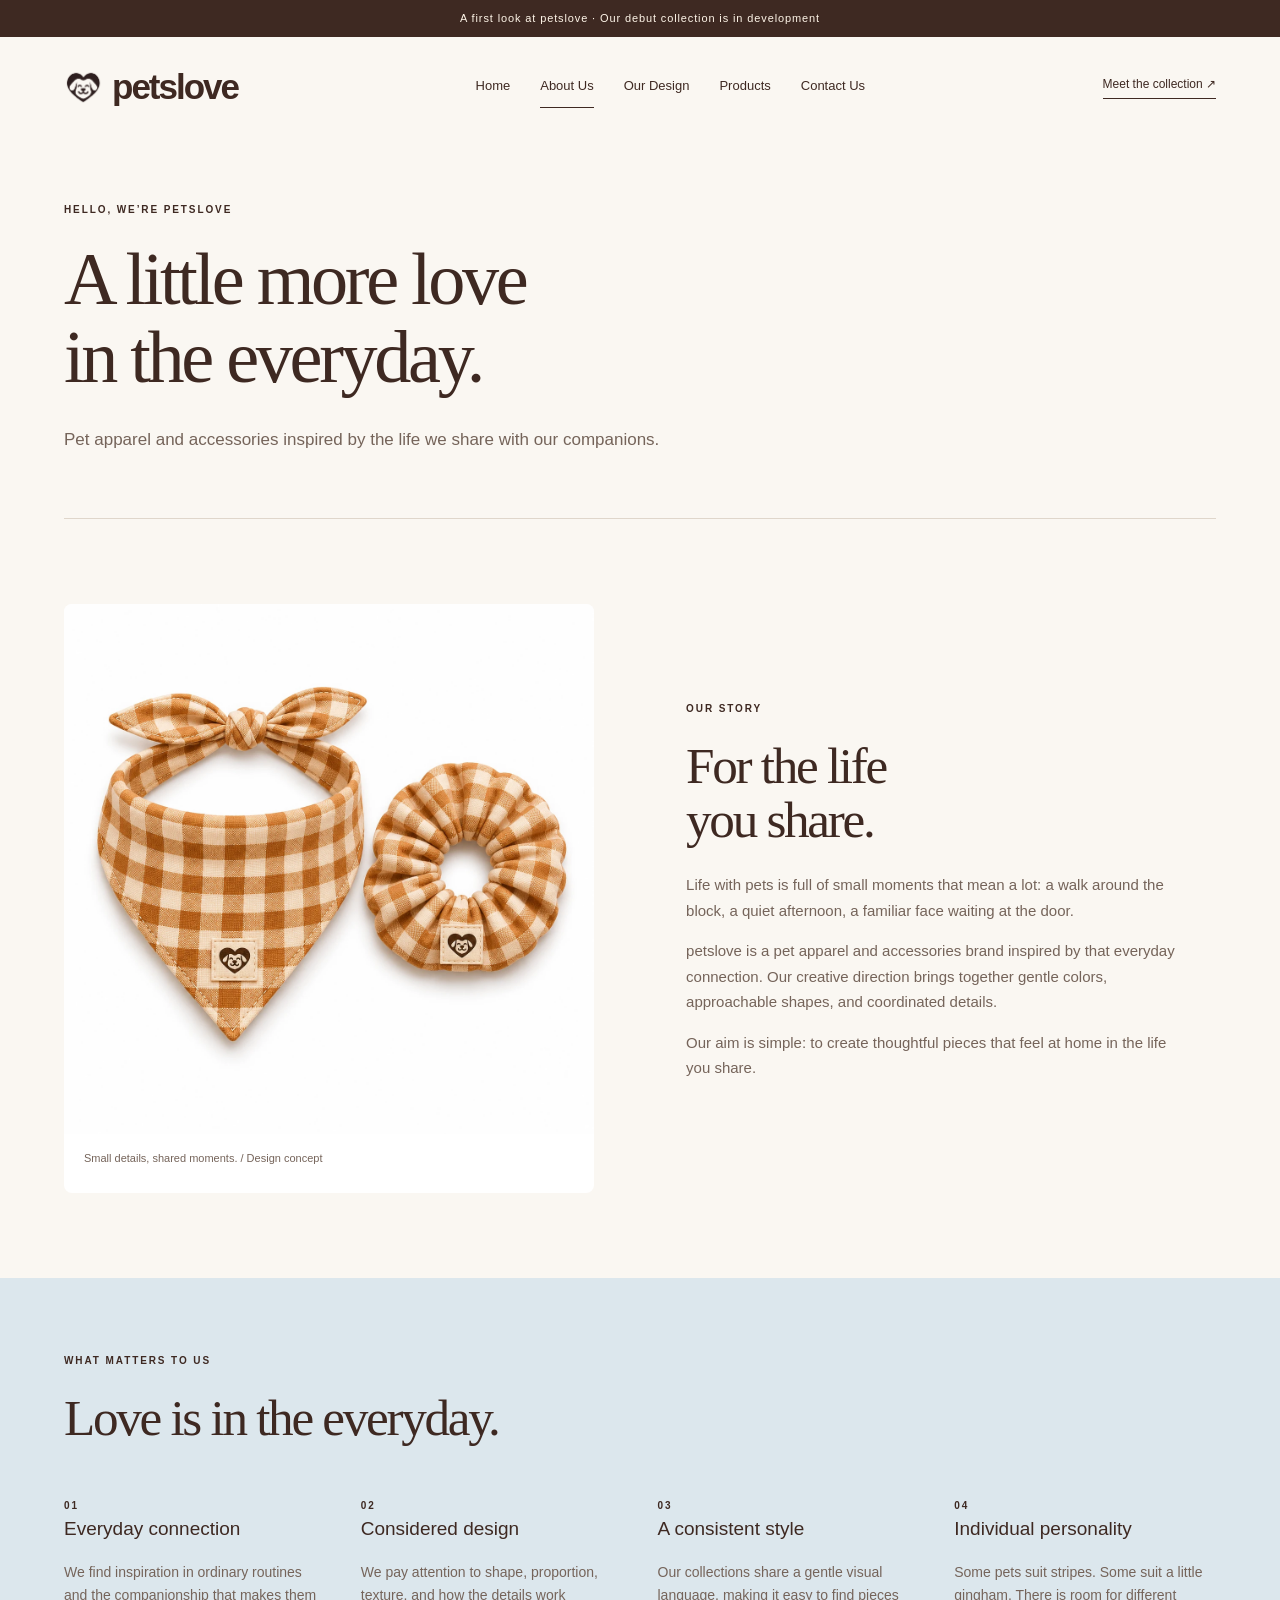
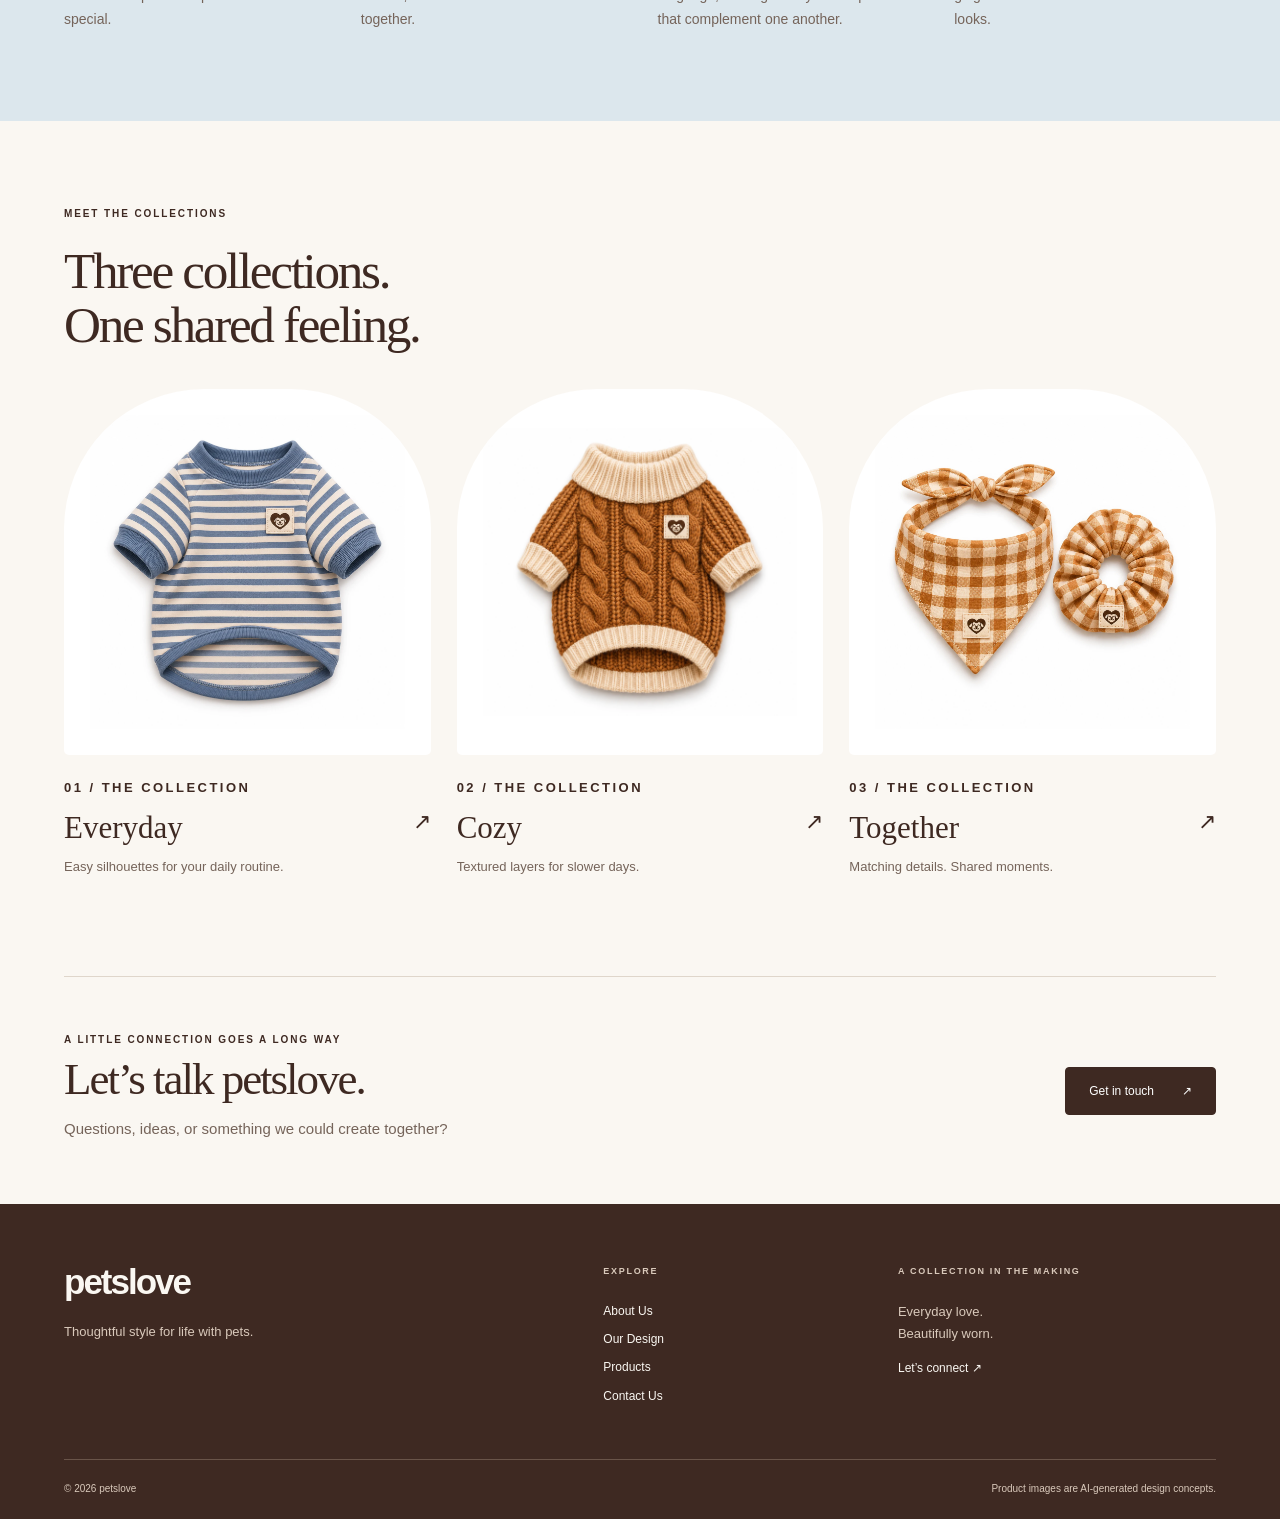
==== about-us.html @ 74f9e0b1 "Refine mobile typography and responsive text hierarchy" ====
<!doctype html><html lang="en"><head><meta charset="utf-8"><meta name="viewport" content="width=device-width,initial-scale=1"><title>About Us | petslove</title><meta name="description" content="Discover petslove: thoughtfully designed pet apparel and coordinated accessories. Explore Everyday, Cozy and Together."><link rel="icon" href="assets/00-logo.webp"><link rel="stylesheet" href="assets/style.css"><script src="assets/app.js" defer></script></head><body><a class="skip" href="#main">Skip to content</a><div class="announcement">A first look at petslove · Our debut collection is in development</div><header class="site-header wrap"><a class="brand" href="index.html"><img class="" src="assets/00-logo.webp" alt="" loading="eager" decoding="async">petslove</a><button class="menu-toggle" aria-expanded="false" aria-controls="site-nav">Menu <span>☰</span></button><nav id="site-nav" aria-label="Main navigation"><a href="index.html" >Home</a><a href="about-us.html" aria-current="page">About Us</a><a href="our-design.html" >Our Design</a><a href="products.html" >Products</a><a href="contact-us.html" >Contact Us</a></nav><a class="header-link" href="products.html">Meet the collection ↗</a></header><main id="main"><section class="intro wrap"><p class="eyebrow">HELLO, WE’RE PETSLOVE</p><h1>A little more love<br> in the everyday.</h1><p class="lead">Pet apparel and accessories inspired by the life we share with our companions.</p></section><section class="wrap split section"><div class="editorial-panel"><img class="" src="assets/together-07-gingham-duo.webp" alt="Coordinating gingham accessories" loading="lazy" decoding="async"><p class="caption">Small details, shared moments. / Design concept</p></div><div class="copy"><p class="eyebrow">OUR STORY</p><h2>For the life<br> you share.</h2><p>Life with pets is full of small moments that mean a lot: a walk around the block, a quiet afternoon, a familiar face waiting at the door.</p><p>petslove is a pet apparel and accessories brand inspired by that everyday connection. Our creative direction brings together gentle colors, approachable shapes, and coordinated details.</p><p>Our aim is simple: to create thoughtful pieces that feel at home in the life you share.</p></div></section><section class="blue-section"><div class="wrap"><p class="eyebrow">WHAT MATTERS TO US</p><h2>Love is in the everyday.</h2><div class="values"><article><span class="eyebrow">01</span><h3>Everyday connection</h3><p>We find inspiration in ordinary routines and the companionship that makes them special.</p></article><article><span class="eyebrow">02</span><h3>Considered design</h3><p>We pay attention to shape, proportion, texture, and how the details work together.</p></article><article><span class="eyebrow">03</span><h3>A consistent style</h3><p>Our collections share a gentle visual language, making it easy to find pieces that complement one another.</p></article><article><span class="eyebrow">04</span><h3>Individual personality</h3><p>Some pets suit stripes. Some suit a little gingham. There is room for different looks.</p></article></div></div></section><section class="wrap section"><p class="eyebrow">MEET THE COLLECTIONS</p><h2>Three collections.<br> One shared feeling.</h2><div class="collection-grid"><a class="collection everyday" href="products.html?collection=everyday"><div><img class="" src="assets/everyday-02-stripe-tee.webp" alt="Everyday collection" loading="lazy" decoding="async"></div><p class="eyebrow">01 / THE COLLECTION</p><h3>Everyday <span>↗</span></h3><p>Easy silhouettes for your daily routine.</p></a><a class="collection cozy" href="products.html?collection=cozy"><div><img class="" src="assets/cozy-05-knit-sweater.webp" alt="Cozy collection" loading="lazy" decoding="async"></div><p class="eyebrow">02 / THE COLLECTION</p><h3>Cozy <span>↗</span></h3><p>Textured layers for slower days.</p></a><a class="collection together" href="products.html?collection=together"><div><img class="" src="assets/together-07-gingham-duo.webp" alt="Together collection" loading="lazy" decoding="async"></div><p class="eyebrow">03 / THE COLLECTION</p><h3>Together <span>↗</span></h3><p>Matching details. Shared moments.</p></a></div></section><section class="cta wrap"><div><p class="eyebrow">A LITTLE CONNECTION GOES A LONG WAY</p><h2>Let’s talk petslove.</h2><p>Questions, ideas, or something we could create together?</p></div><a class="button " href="contact-us.html">Get in touch <span aria-hidden="true">↗</span></a></section></main><footer class="site-footer"><div class="wrap footer-grid"><div><a class="brand" href="index.html">petslove</a><p>Thoughtful style for life with pets.</p></div><div><p class="eyebrow">EXPLORE</p><a href="about-us.html">About Us</a><a href="our-design.html">Our Design</a><a href="products.html">Products</a><a href="contact-us.html">Contact Us</a></div><div><p class="eyebrow">A COLLECTION IN THE MAKING</p><p>Everyday love.<br>Beautifully worn.</p><a href="contact-us.html">Let’s connect ↗</a></div></div><div class="wrap footer-bottom"><span>© 2026 petslove</span><span>Product images are AI-generated design concepts.</span></div></footer></body></html>
---- assets/style.css ----
@charset "UTF-8";
:root{--cream:#faf7f2;--ink:#3e2922;--muted:#75645a;--blue:#dce7ed;--line:#dfd6cb;--caramel:#b87945}*{box-sizing:border-box}html{scroll-behavior:smooth}body{margin:0;background:var(--cream);color:var(--ink);font-family:Arial,Helvetica,sans-serif;font-size:15px;line-height:1.7}a{color:inherit;text-decoration:none}button,input,textarea,select{font:inherit}button,a,input,textarea,select{touch-action:manipulation}img{max-width:100%;height:auto;display:block}button{cursor:pointer}h1,h2,h3,p{margin-top:0}h1,h2{font-family:Georgia,'Times New Roman',serif;font-weight:400;letter-spacing:-.045em;line-height:1.06}h1{font-size:clamp(48px,5.8vw,88px);margin-bottom:28px}h2{font-size:clamp(36px,4vw,56px);margin-bottom:25px}h3{font-size:19px;line-height:1.35;font-weight:500}p{color:var(--muted)}em{font-weight:400}a:hover{color:#8a512e}a:focus-visible,button:focus-visible,input:focus-visible,textarea:focus-visible,select:focus-visible,summary:focus-visible{outline:3px solid #44758a;outline-offset:5px}.wrap{width:min(1280px,90%);margin-inline:auto}.announcement{background:var(--ink);color:#fff6e9;text-align:center;font-size:11px;letter-spacing:.08em;padding:9px 15px}.site-header{height:100px;display:flex;align-items:center;justify-content:space-between;gap:28px}.brand{display:flex;align-items:center;font-size:35px;font-weight:600;letter-spacing:-2px;line-height:1}.brand img{width:39px;height:39px;object-fit:contain;margin-right:9px}.site-header nav{display:flex;gap:30px;font-size:13px}.site-header nav a{padding-block:10px;border-bottom:1px solid transparent}.site-header nav a[aria-current]{border-color:var(--ink)}.header-link{font-size:12px;border-bottom:1px solid var(--ink);padding-bottom:4px}.menu-toggle{display:none}.eyebrow{font-size:10px;font-weight:600;letter-spacing:.19em;line-height:1.6;color:var(--ink);margin-bottom:22px}.lead{font-size:17px;line-height:1.8;max-width:510px}.hero{display:grid;grid-template-columns:1fr 1fr;align-items:center;gap:5%;padding-top:28px;padding-bottom:70px}.hero-copy{padding-block:25px}.hero h1{font-size:clamp(54px,6.7vw,96px)}.hero .lead{max-width:410px;font-size:15px}.actions{display:flex;gap:22px;align-items:center;flex-wrap:wrap;margin-top:30px}.button{border:1px solid var(--ink);background:var(--ink);color:white;display:inline-flex;gap:28px;justify-content:space-between;align-items:center;padding:14px 23px;border-radius:4px;font-size:12px;line-height:1.5;min-height:48px}.button:hover{background:#634637;color:#fff}.button.secondary{background:transparent;color:var(--ink)}.button.secondary:hover{background:#eee4d8}.text-link{font-size:12px;border-bottom:1px solid;padding-bottom:5px}.hero-note{font-size:9px;letter-spacing:.17em;margin:30px 0 0}.hero-art{position:relative;background:#fff;border-radius:45% 45% 8px 8px;padding:38px 25px 18px;align-self:stretch;display:flex;flex-direction:column;justify-content:center;min-width:0}.hero-product{width:100%;max-height:545px;object-fit:contain}.floating-note{position:absolute;right:-12px;top:18px;background:var(--blue);width:132px;height:132px;border-radius:50%;display:flex;align-items:center;justify-content:center;flex-direction:column;line-height:1.4;transform:rotate(10deg);font-size:14px}.floating-note em{font-family:Georgia,serif;font-size:19px}.image-caption{display:flex;justify-content:space-between;gap:10px;font-size:8px;letter-spacing:.08em;margin-top:20px}.ribbon{display:flex;justify-content:center;gap:65px;padding:20px;background:#efe8de;font-family:Georgia,serif;font-size:18px}.section{padding-block:85px}.section-heading{display:flex;align-items:flex-end;justify-content:space-between;gap:30px;margin-bottom:35px}.section-heading h2{margin:0}.section-heading>p{font-size:14px}.collection-grid{display:grid;grid-template-columns:repeat(3,1fr);gap:26px;margin-top:36px}.collection>div{background:#fff;border-radius:140px 140px 5px 5px;overflow:hidden;padding:26px}.collection img{width:100%;aspect-ratio:1;object-fit:contain;transition:transform .3s}.collection:hover img{transform:scale(1.035)}.collection .eyebrow{margin:23px 0 8px}.collection h3{font-family:Georgia,serif;font-size:31px;margin:0 0 7px}.collection h3 span{float:right;font-family:Arial;font-size:22px}.collection p{font-size:13px}.blue-section{background:var(--blue);padding:75px 0}.split{display:grid;grid-template-columns:1fr 1fr;gap:8%;align-items:center}.editorial-image{width:100%;border-radius:8px;aspect-ratio:1;object-fit:contain;background:#fff}.copy p{max-width:500px}.numbered{list-style:none;padding:0;margin:28px 0}.numbered li{padding:12px 0;border-bottom:1px solid #b8c6ca}.numbered span{font-size:11px;margin-right:25px}.product-grid{display:grid;grid-template-columns:repeat(3,minmax(0,1fr));gap:45px 27px}.product-grid.featured{grid-template-columns:repeat(4,minmax(0,1fr))}.product-card[hidden]{display:none}.product-image{display:block;position:relative;background:#fff;border-radius:5px;overflow:hidden}.product-image img{width:100%;aspect-ratio:1;object-fit:contain;padding:18px;transition:transform .3s}.product-image:hover img{transform:scale(1.04)}.badge{position:absolute;bottom:12px;left:12px;background:#f6f2ebed;padding:3px 9px;font-size:9px;color:#665146}.card-meta{display:flex;justify-content:space-between;gap:5px;font-size:9px;text-transform:uppercase;letter-spacing:.06em;margin:17px 0 8px;color:var(--muted)}.product-card h3{font-size:17px;margin-bottom:8px}.product-card p{font-size:12px;line-height:1.7}.story{text-align:center;padding:65px 0 100px}.story h2{font-size:clamp(30px,3.6vw,49px);line-height:1.3}.cta{border-top:1px solid var(--line);display:flex;align-items:center;justify-content:space-between;gap:25px;padding-block:55px}.cta h2{font-size:45px;margin-bottom:12px}.cta p{margin-bottom:8px}.site-footer{background:var(--ink);color:#faf7f2;padding:60px 0 22px}.footer-grid{display:grid;grid-template-columns:2fr 1fr 1.3fr;gap:50px}.site-footer p{color:#d9c9bb;font-size:13px}.site-footer .eyebrow{color:#d9c9bb;font-size:9px}.footer-grid>div>a:not(.brand){display:block;font-size:12px;margin:8px 0}.site-footer .brand{margin-bottom:22px}.footer-bottom{display:flex;justify-content:space-between;gap:20px;border-top:1px solid #695449;margin-top:45px;padding-top:20px;font-size:10px;color:#d9c9bb}.intro{padding:65px 0 45px;border-bottom:1px solid var(--line)}.intro .lead{max-width:610px}.values{display:grid;grid-template-columns:repeat(4,1fr);gap:35px;margin-top:45px}.values p{font-size:14px}.editorial-panel{background:#fff;border-radius:8px;overflow:hidden}.editorial-panel .caption{padding:0 20px 15px}.caption{font-size:11px;line-height:1.7;margin-top:15px}.swatches{display:grid;grid-template-columns:repeat(4,1fr);gap:25px;margin-top:40px}.swatches span{display:block;height:140px;border-radius:5px}.swatches h3{margin-top:15px}.emblem{border-top:1px solid var(--line)}.emblem img{width:50%;margin:auto}.process{padding-bottom:75px}.catalog{padding:35px 0 70px}.catalog-toolbar{display:flex;justify-content:space-between;align-items:center;gap:20px;margin-bottom:35px}.filters{display:flex;gap:10px;flex-wrap:wrap}.filters button{border:1px solid var(--line);background:transparent;border-radius:30px;padding:10px 23px;font-size:12px;color:var(--ink)}.filters button[aria-pressed=true]{background:var(--ink);color:white;border-color:var(--ink)}#result-count{font-size:12px;white-space:nowrap}.fit-note{background:var(--blue);padding:50px;border-radius:8px;margin-bottom:70px}.fit-note p{max-width:600px}.contact-layout{display:grid;grid-template-columns:1fr 1.3fr;gap:10%;padding-top:65px}.contact-layout aside h3{margin-top:30px;margin-bottom:7px}.contact-layout aside p{max-width:350px}.contact-layout aside h2{font-size:40px}form{background:#fff;padding:35px;border-radius:8px}label{display:block;font-size:12px;margin-bottom:20px}input,textarea,select{display:block;width:100%;border:1px solid #cbbfb2;border-radius:3px;padding:12px;background:#fffdf9;color:var(--ink);margin-top:6px;min-width:0}textarea{resize:vertical}.form-row{display:grid;grid-template-columns:1fr 1fr;gap:15px}.form-note{background:#f5f0e8;padding:18px;margin-bottom:25px;font-size:13px}.form-note p{margin:4px 0 0;font-size:12px}#form-status{font-size:13px}.faq{max-width:850px}details{border-bottom:1px solid var(--line);padding:18px 0}summary{font-size:15px;cursor:pointer;list-style:none;display:flex;justify-content:space-between;gap:20px}summary::after{content:'+'}details[open] summary::after{content:'−'}details p{font-size:13px;margin:15px 0 0}.breadcrumb{display:flex;flex-wrap:wrap;gap:12px;font-size:11px;padding:25px 0}.product-detail{display:grid;grid-template-columns:1.1fr 1fr;gap:7%;padding:20px 0 50px;align-items:start}.detail-image{background:#fff;padding:25px;border-radius:8px}.detail-image img{width:100%}.detail-copy h1{font-size:48px}.detail-copy .lead{font-size:15px}.detail-copy h3{font-size:14px;margin-bottom:5px}.detail-copy .button{margin-top:15px}.status-label{display:inline-block;background:var(--blue);padding:5px 13px;border-radius:20px;font-size:11px;color:var(--ink)}.skip{position:absolute;left:10px;top:-100px;background:#fff;padding:12px;z-index:100}.skip:focus{top:10px}
@media(min-width:1600px){.hero{padding-top:50px;padding-bottom:90px}}@media(max-width:1050px){.header-link{display:none}.site-header nav{gap:22px}.hero{gap:4%}.hero h1{font-size:67px}.floating-note{width:105px;height:105px;right:0;font-size:12px}.floating-note em{font-size:16px}.product-grid.featured{grid-template-columns:repeat(2,1fr)}.values{grid-template-columns:repeat(2,1fr)}}
@media(max-width:700px){.announcement{font-size:9px}.site-header{height:78px;position:relative}.brand{font-size:30px}.brand img{width:32px;height:32px}.menu-toggle{display:flex;gap:14px;align-items:center;border:0;background:transparent;color:var(--ink);padding:10px;font-size:13px}.site-header nav{display:none;position:absolute;top:77px;left:-5.55%;width:111.1%;background:var(--cream);padding:20px 6%;z-index:10;box-shadow:0 12px 15px #3e292211}.site-header nav.open{display:flex;flex-direction:column;gap:5px}.hero{grid-template-columns:1fr;padding-top:15px;padding-bottom:35px;gap:15px}.hero h1{font-size:62px}.hero-copy{padding-top:15px}.hero .lead{max-width:100%}.hero-art{min-height:360px;padding:25px 20px 15px}.hero-product{max-height:360px}.floating-note{right:5px;top:15px}.hero-note{margin-top:20px}.actions{gap:20px}.ribbon{gap:16px;padding:15px 10px;font-size:12px}.section{padding-block:50px}.section-heading{align-items:flex-start;flex-direction:column;gap:15px}.section-heading>p{margin:0}.collection-grid{grid-template-columns:1fr;gap:30px}.collection>div{border-radius:90px 90px 5px 5px;padding:15px}.collection img{max-height:320px}.collection h3{font-size:29px}.collection .eyebrow{margin-top:15px}.split{grid-template-columns:1fr;gap:35px}.blue-section{padding:45px 0}.product-grid,.product-grid.featured{grid-template-columns:repeat(2,minmax(0,1fr));gap:30px 14px}.product-image img{padding:8px}.product-card h3{font-size:15px}.product-card p{font-size:11px}.card-meta{font-size:8px;flex-wrap:wrap}.badge{font-size:8px;left:6px;bottom:6px}.story{padding:30px 0 55px}.story h2{font-size:30px}.cta{flex-direction:column;align-items:flex-start;padding-block:40px}.cta h2{font-size:37px}.footer-grid{grid-template-columns:1fr 1fr;gap:30px}.footer-grid>div:first-child{grid-column:1/-1}.footer-bottom{flex-direction:column;gap:8px}.intro{padding:35px 0 30px}.intro h1{font-size:48px}.intro .lead{font-size:15px}.values{gap:20px}.values h3{font-size:17px}.swatches{grid-template-columns:repeat(2,1fr);gap:15px}.swatches span{height:95px}.emblem img{width:45%}.catalog-toolbar{align-items:flex-start;flex-direction:column;gap:15px}.filters{gap:7px}.filters button{padding:9px 16px}.fit-note{padding:28px;margin-bottom:45px}.contact-layout{grid-template-columns:1fr;gap:25px;padding-top:35px}form{padding:23px}.form-row{grid-template-columns:1fr;gap:0}.product-detail{grid-template-columns:1fr;gap:30px}.detail-copy h1{font-size:42px}.detail-image{padding:15px}.breadcrumb{font-size:10px}.copy h2{font-size:39px}}
@media(prefers-reduced-motion:reduce){html{scroll-behavior:auto}*{transition:none!important}}
/* Lifestyle cover carousel and contained typographic seal */
.hero{grid-template-columns:.85fr 1.15fr;gap:4%}.hero h1{font-size:clamp(50px,5.7vw,82px)}
.lifestyle-carousel{border-radius:16px;background:transparent;padding:65px 0 0;align-self:center;min-height:0;display:block;position:relative}
.hero-slide{margin:0}.hero-slide[hidden]{display:none}.hero-slide>img{width:100%;aspect-ratio:16/9;object-fit:contain;border-radius:14px;background:#eee5d9}
.hero-slide figcaption{display:flex;justify-content:space-between;gap:12px;padding:17px 2px;font-size:13px;line-height:1.5}.hero-slide figcaption span{color:var(--muted);font-size:12px}
.love-badge{position:absolute;width:140px;height:140px;top:-25px;right:12px;z-index:2;transform:rotate(7deg);overflow:visible}
.carousel-controls{display:flex;align-items:center;justify-content:center;gap:16px;padding-top:8px}.carousel-controls>button{background:transparent;border:1px solid var(--line);color:var(--ink);border-radius:24px;font-size:12px;padding:9px 13px;min-height:42px}.carousel-dots{display:flex;gap:0}.carousel-dots button{width:30px;height:42px;border:0;background:transparent;position:relative;padding:0}.carousel-dots button:after{content:'';width:8px;height:8px;border-radius:50%;background:#c7b5a5;position:absolute;top:17px;left:11px}.carousel-dots button[aria-pressed=true]:after{background:var(--ink);box-shadow:0 0 0 3px #e7dbce}
@media(max-width:700px){.hero{grid-template-columns:1fr;gap:35px}.hero h1{font-size:62px}.lifestyle-carousel{padding:55px 0 0;min-height:0}.love-badge{width:118px;height:118px;top:-30px;right:10px}.hero-slide figcaption{font-size:12px}.hero-slide figcaption span{font-size:11px}.carousel-controls{gap:8px}.carousel-controls>button{padding:8px 10px}.carousel-dots button{width:26px}.carousel-dots button:after{left:9px}}
/* Mobile typography revision: a compact, readable hierarchy. */
html{-webkit-text-size-adjust:100%;text-size-adjust:100%}
@media(max-width:700px){
 body{font-size:16px;line-height:1.65}
 .wrap{width:calc(100% - 40px)}
 h1,h2{letter-spacing:-.025em;line-height:1.15;text-wrap:balance}
 .hero h1{font-size:clamp(36px,10vw,44px);line-height:1.14;margin-bottom:20px;letter-spacing:-.035em}
 .hero h1 br{display:none}.hero h1 em{display:inline}
 .hero-copy{padding-block:10px 0}.hero{gap:24px;padding-top:12px}
 .hero .lead,.intro .lead,.detail-copy .lead{font-size:16px;line-height:1.65}
 .eyebrow,.collection .eyebrow,.hero-note,.site-footer .eyebrow{font-size:12px;letter-spacing:.09em;line-height:1.6}
 .hero .eyebrow{max-width:290px;margin-bottom:18px}.hero-note{margin-top:20px}
 .announcement{font-size:12px;line-height:1.5;letter-spacing:0;padding:8px 20px}
 .site-header{height:72px;gap:16px}.brand{font-size:29px;letter-spacing:-1.3px}.brand img{width:30px;height:30px}
 .menu-toggle,.site-header nav{font-size:16px}.site-header nav{top:71px;left:-20px;width:calc(100% + 40px)}
 .actions{margin-top:22px;gap:18px}.button,.text-link{font-size:14px;line-height:1.5}.button{padding:13px 18px}
 .lifestyle-carousel{padding-top:42px}.love-badge{width:108px;height:108px;top:-20px;right:6px}
 .hero-slide figcaption{font-size:13px;flex-wrap:wrap;gap:3px;padding-block:12px}.hero-slide figcaption span{font-size:12px}
 .carousel-controls{gap:6px;flex-wrap:wrap}.carousel-controls>button{font-size:14px;min-height:44px;padding:8px 10px}
 h2,.copy h2,.cta h2,.contact-layout aside h2,.story h2{font-size:32px;line-height:1.2;letter-spacing:-.025em}
 h2 br,.intro h1 br{display:none}
 .intro h1,.detail-copy h1{font-size:38px;line-height:1.16}
 .section-heading>p,.collection p,.values p,.site-footer p,details p,.form-note p{font-size:16px;line-height:1.65}
 .collection h3{font-size:28px}.product-card h3{font-size:17px;font-weight:600;line-height:1.35}
 .product-card p{font-size:14px;line-height:1.6}.card-meta{font-size:12px;line-height:1.5;text-transform:none;letter-spacing:0;flex-direction:column;gap:2px}
 .badge,.caption,.footer-bottom,.breadcrumb,.status-label{font-size:12px;line-height:1.6}
 .badge{padding:4px 7px}.filters button,#result-count,label,.footer-grid>div>a:not(.brand){font-size:14px}
 input,select,textarea,summary{font-size:16px;line-height:1.5}
 .ribbon{flex-wrap:wrap;gap:8px 12px;font-size:14px;line-height:1.5}.ribbon>span:nth-child(even){display:none}
 .values{grid-template-columns:1fr;gap:22px}.values h3{font-size:20px}.values p{margin-bottom:0}
 .section{padding-block:44px}.collection-grid{margin-top:26px}.story{padding-block:30px 45px}
}
@media(max-width:380px){.product-grid,.product-grid.featured{grid-template-columns:1fr}.product-image img{max-height:300px}.product-card p{font-size:16px}.footer-grid{grid-template-columns:1fr}.hero h1{font-size:36px}}
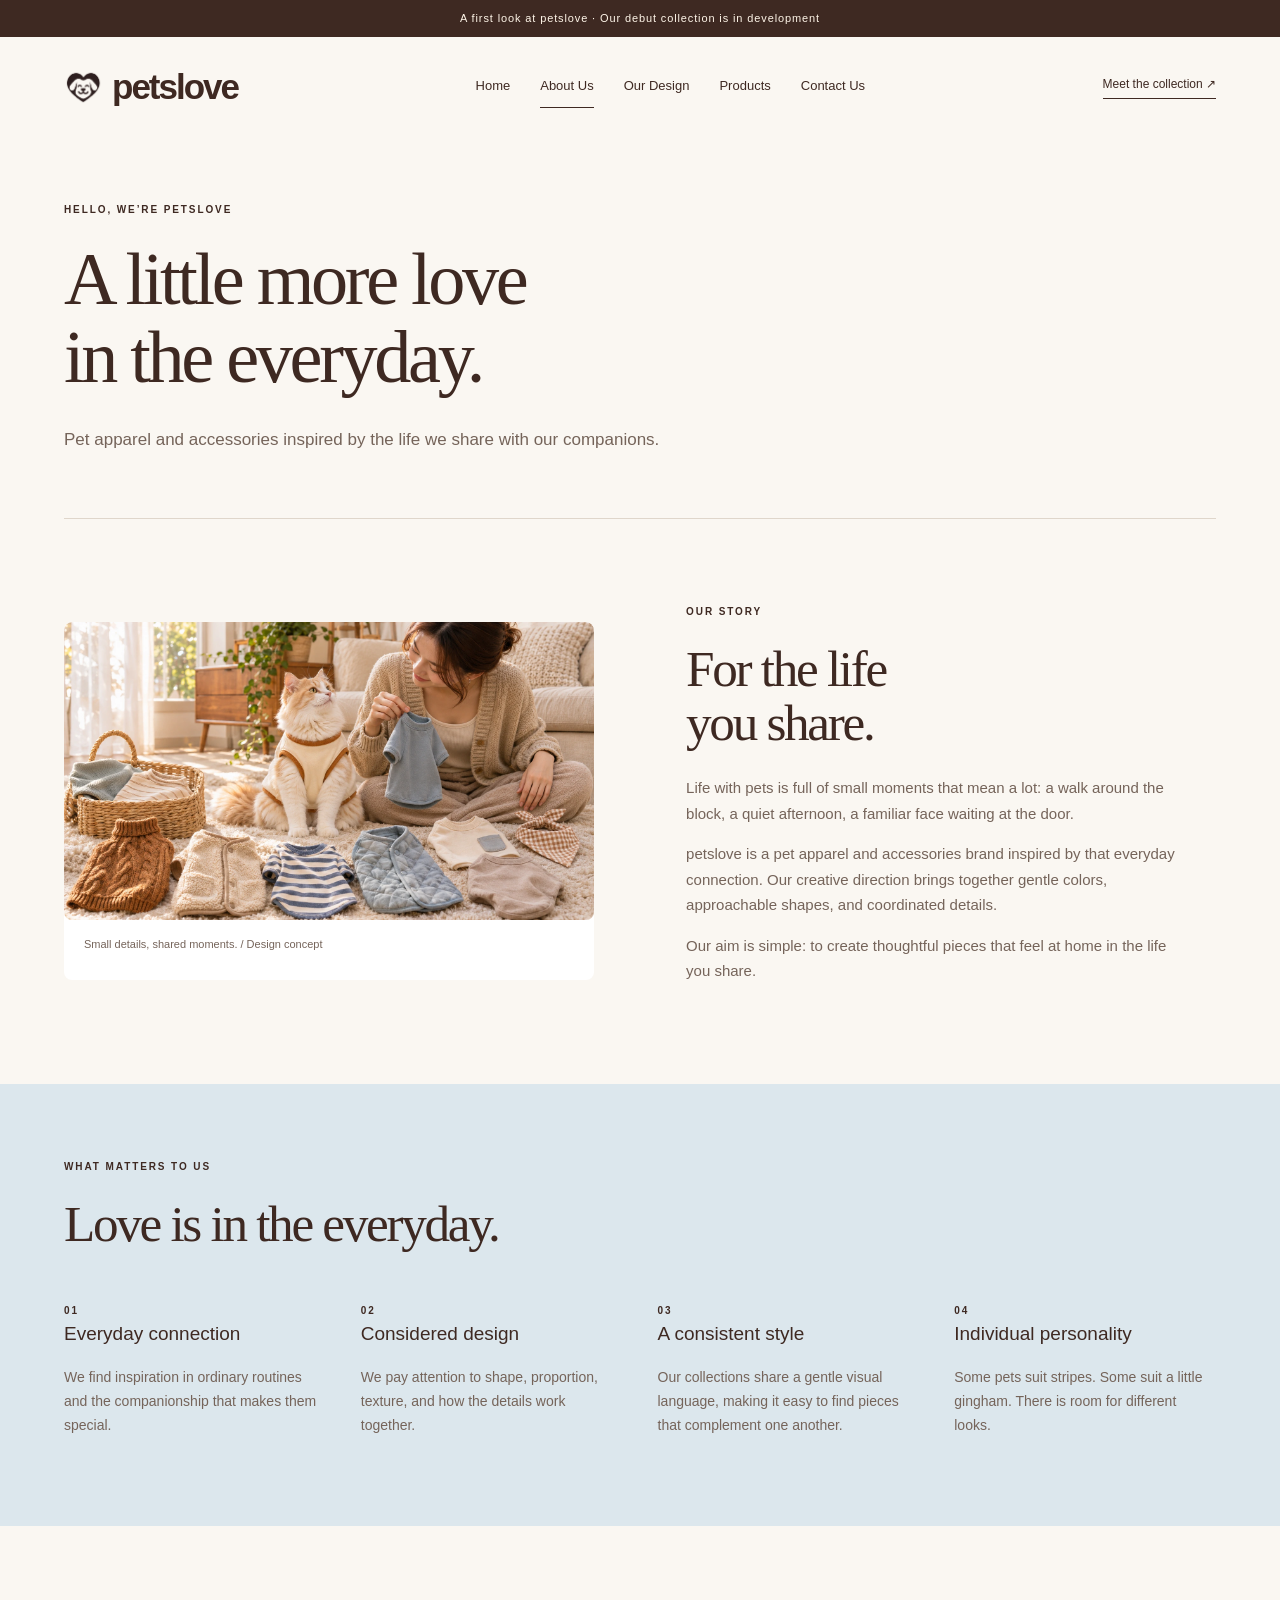
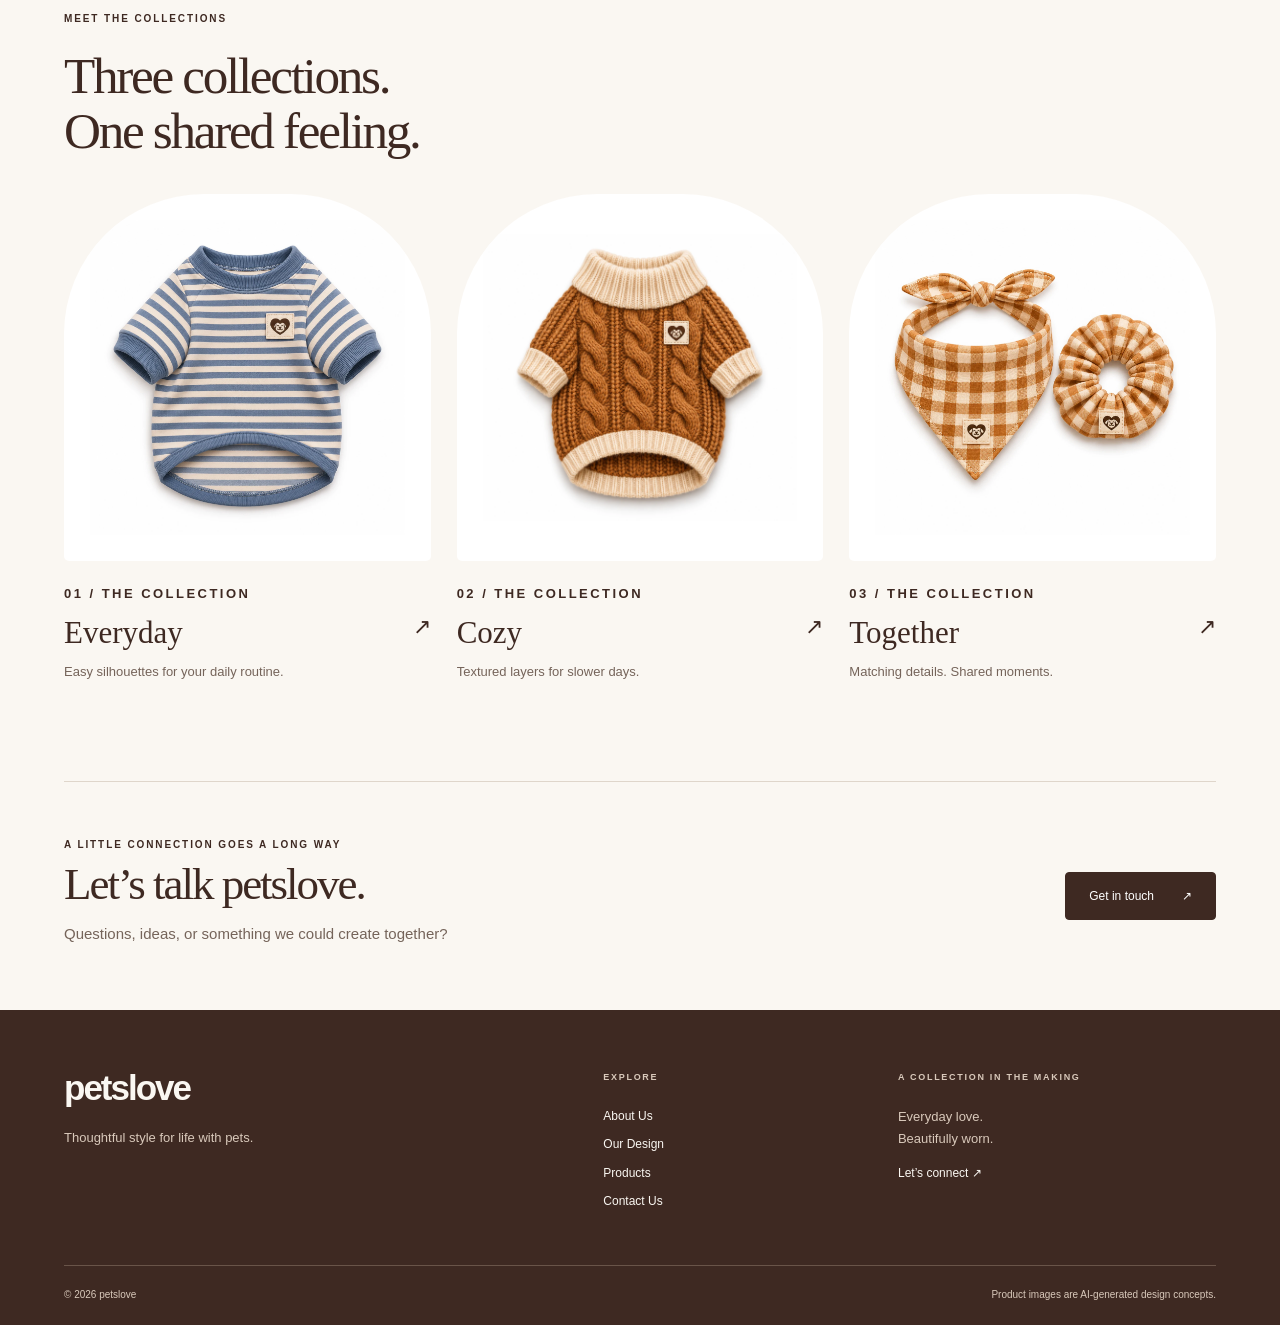
==== commit 14b2f222: "Use approved cat fitting and sleeping cat design scenes" ====
--- a/about-us.html
+++ b/about-us.html
@@ -1 +1 @@
-<!doctype html><html lang="en"><head><meta charset="utf-8"><meta name="viewport" content="width=device-width,initial-scale=1"><title>About Us | petslove</title><meta name="description" content="Discover petslove: thoughtfully designed pet apparel and coordinated accessories. Explore Everyday, Cozy and Together."><link rel="icon" href="assets/00-logo.webp"><link rel="stylesheet" href="assets/style.css"><script src="assets/app.js" defer></script></head><body><a class="skip" href="#main">Skip to content</a><div class="announcement">A first look at petslove · Our debut collection is in development</div><header class="site-header wrap"><a class="brand" href="index.html"><img class="" src="assets/00-logo.webp" alt="" loading="eager" decoding="async">petslove</a><button class="menu-toggle" aria-expanded="false" aria-controls="site-nav">Menu <span>☰</span></button><nav id="site-nav" aria-label="Main navigation"><a href="index.html" >Home</a><a href="about-us.html" aria-current="page">About Us</a><a href="our-design.html" >Our Design</a><a href="products.html" >Products</a><a href="contact-us.html" >Contact Us</a></nav><a class="header-link" href="products.html">Meet the collection ↗</a></header><main id="main"><section class="intro wrap"><p class="eyebrow">HELLO, WE’RE PETSLOVE</p><h1>A little more love<br> in the everyday.</h1><p class="lead">Pet apparel and accessories inspired by the life we share with our companions.</p></section><section class="wrap split section"><div class="editorial-panel"><img class="" src="assets/together-07-gingham-duo.webp" alt="Coordinating gingham accessories" loading="lazy" decoding="async"><p class="caption">Small details, shared moments. / Design concept</p></div><div class="copy"><p class="eyebrow">OUR STORY</p><h2>For the life<br> you share.</h2><p>Life with pets is full of small moments that mean a lot: a walk around the block, a quiet afternoon, a familiar face waiting at the door.</p><p>petslove is a pet apparel and accessories brand inspired by that everyday connection. Our creative direction brings together gentle colors, approachable shapes, and coordinated details.</p><p>Our aim is simple: to create thoughtful pieces that feel at home in the life you share.</p></div></section><section class="blue-section"><div class="wrap"><p class="eyebrow">WHAT MATTERS TO US</p><h2>Love is in the everyday.</h2><div class="values"><article><span class="eyebrow">01</span><h3>Everyday connection</h3><p>We find inspiration in ordinary routines and the companionship that makes them special.</p></article><article><span class="eyebrow">02</span><h3>Considered design</h3><p>We pay attention to shape, proportion, texture, and how the details work together.</p></article><article><span class="eyebrow">03</span><h3>A consistent style</h3><p>Our collections share a gentle visual language, making it easy to find pieces that complement one another.</p></article><article><span class="eyebrow">04</span><h3>Individual personality</h3><p>Some pets suit stripes. Some suit a little gingham. There is room for different looks.</p></article></div></div></section><section class="wrap section"><p class="eyebrow">MEET THE COLLECTIONS</p><h2>Three collections.<br> One shared feeling.</h2><div class="collection-grid"><a class="collection everyday" href="products.html?collection=everyday"><div><img class="" src="assets/everyday-02-stripe-tee.webp" alt="Everyday collection" loading="lazy" decoding="async"></div><p class="eyebrow">01 / THE COLLECTION</p><h3>Everyday <span>↗</span></h3><p>Easy silhouettes for your daily routine.</p></a><a class="collection cozy" href="products.html?collection=cozy"><div><img class="" src="assets/cozy-05-knit-sweater.webp" alt="Cozy collection" loading="lazy" decoding="async"></div><p class="eyebrow">02 / THE COLLECTION</p><h3>Cozy <span>↗</span></h3><p>Textured layers for slower days.</p></a><a class="collection together" href="products.html?collection=together"><div><img class="" src="assets/together-07-gingham-duo.webp" alt="Together collection" loading="lazy" decoding="async"></div><p class="eyebrow">03 / THE COLLECTION</p><h3>Together <span>↗</span></h3><p>Matching details. Shared moments.</p></a></div></section><section class="cta wrap"><div><p class="eyebrow">A LITTLE CONNECTION GOES A LONG WAY</p><h2>Let’s talk petslove.</h2><p>Questions, ideas, or something we could create together?</p></div><a class="button " href="contact-us.html">Get in touch <span aria-hidden="true">↗</span></a></section></main><footer class="site-footer"><div class="wrap footer-grid"><div><a class="brand" href="index.html">petslove</a><p>Thoughtful style for life with pets.</p></div><div><p class="eyebrow">EXPLORE</p><a href="about-us.html">About Us</a><a href="our-design.html">Our Design</a><a href="products.html">Products</a><a href="contact-us.html">Contact Us</a></div><div><p class="eyebrow">A COLLECTION IN THE MAKING</p><p>Everyday love.<br>Beautifully worn.</p><a href="contact-us.html">Let’s connect ↗</a></div></div><div class="wrap footer-bottom"><span>© 2026 petslove</span><span>Product images are AI-generated design concepts.</span></div></footer></body></html>+<!doctype html><html lang="en"><head><meta charset="utf-8"><meta name="viewport" content="width=device-width,initial-scale=1"><title>About Us | petslove</title><meta name="description" content="Discover petslove: thoughtfully designed pet apparel and coordinated accessories. Explore Everyday, Cozy and Together."><link rel="icon" href="assets/00-logo.webp"><link rel="stylesheet" href="assets/style.css?v=20261123-scenes"><script src="assets/app.js" defer></script></head><body><a class="skip" href="#main">Skip to content</a><div class="announcement">A first look at petslove · Our debut collection is in development</div><header class="site-header wrap"><a class="brand" href="index.html"><img class="" src="assets/00-logo.webp" alt="" loading="eager" decoding="async">petslove</a><button class="menu-toggle" aria-expanded="false" aria-controls="site-nav">Menu <span>☰</span></button><nav id="site-nav" aria-label="Main navigation"><a href="index.html" >Home</a><a href="about-us.html" aria-current="page">About Us</a><a href="our-design.html" >Our Design</a><a href="products.html" >Products</a><a href="contact-us.html" >Contact Us</a></nav><a class="header-link" href="products.html">Meet the collection ↗</a></header><main id="main"><section class="intro wrap"><p class="eyebrow">HELLO, WE’RE PETSLOVE</p><h1>A little more love<br> in the everyday.</h1><p class="lead">Pet apparel and accessories inspired by the life we share with our companions.</p></section><section class="wrap split section"><div class="editorial-panel"><img class="scene-image" src="assets/about-cat-fitting-v2.webp" alt="Owner choosing a small outfit beside a cat, surrounded by pet clothes" loading="lazy" decoding="async"><p class="caption">Small details, shared moments. / Design concept</p></div><div class="copy"><p class="eyebrow">OUR STORY</p><h2>For the life<br> you share.</h2><p>Life with pets is full of small moments that mean a lot: a walk around the block, a quiet afternoon, a familiar face waiting at the door.</p><p>petslove is a pet apparel and accessories brand inspired by that everyday connection. Our creative direction brings together gentle colors, approachable shapes, and coordinated details.</p><p>Our aim is simple: to create thoughtful pieces that feel at home in the life you share.</p></div></section><section class="blue-section"><div class="wrap"><p class="eyebrow">WHAT MATTERS TO US</p><h2>Love is in the everyday.</h2><div class="values"><article><span class="eyebrow">01</span><h3>Everyday connection</h3><p>We find inspiration in ordinary routines and the companionship that makes them special.</p></article><article><span class="eyebrow">02</span><h3>Considered design</h3><p>We pay attention to shape, proportion, texture, and how the details work together.</p></article><article><span class="eyebrow">03</span><h3>A consistent style</h3><p>Our collections share a gentle visual language, making it easy to find pieces that complement one another.</p></article><article><span class="eyebrow">04</span><h3>Individual personality</h3><p>Some pets suit stripes. Some suit a little gingham. There is room for different looks.</p></article></div></div></section><section class="wrap section"><p class="eyebrow">MEET THE COLLECTIONS</p><h2>Three collections.<br> One shared feeling.</h2><div class="collection-grid"><a class="collection everyday" href="products.html?collection=everyday"><div><img class="" src="assets/everyday-02-stripe-tee.webp" alt="Everyday collection" loading="lazy" decoding="async"></div><p class="eyebrow">01 / THE COLLECTION</p><h3>Everyday <span>↗</span></h3><p>Easy silhouettes for your daily routine.</p></a><a class="collection cozy" href="products.html?collection=cozy"><div><img class="" src="assets/cozy-05-knit-sweater.webp" alt="Cozy collection" loading="lazy" decoding="async"></div><p class="eyebrow">02 / THE COLLECTION</p><h3>Cozy <span>↗</span></h3><p>Textured layers for slower days.</p></a><a class="collection together" href="products.html?collection=together"><div><img class="" src="assets/together-07-gingham-duo.webp" alt="Together collection" loading="lazy" decoding="async"></div><p class="eyebrow">03 / THE COLLECTION</p><h3>Together <span>↗</span></h3><p>Matching details. Shared moments.</p></a></div></section><section class="cta wrap"><div><p class="eyebrow">A LITTLE CONNECTION GOES A LONG WAY</p><h2>Let’s talk petslove.</h2><p>Questions, ideas, or something we could create together?</p></div><a class="button " href="contact-us.html">Get in touch <span aria-hidden="true">↗</span></a></section></main><footer class="site-footer"><div class="wrap footer-grid"><div><a class="brand" href="index.html">petslove</a><p>Thoughtful style for life with pets.</p></div><div><p class="eyebrow">EXPLORE</p><a href="about-us.html">About Us</a><a href="our-design.html">Our Design</a><a href="products.html">Products</a><a href="contact-us.html">Contact Us</a></div><div><p class="eyebrow">A COLLECTION IN THE MAKING</p><p>Everyday love.<br>Beautifully worn.</p><a href="contact-us.html">Let’s connect ↗</a></div></div><div class="wrap footer-bottom"><span>© 2026 petslove</span><span>Product images are AI-generated design concepts.</span></div></footer></body></html>
--- a/assets/style.css
+++ b/assets/style.css
@@ -44,3 +44,5 @@
  .section{padding-block:44px}.collection-grid{margin-top:26px}.story{padding-block:30px 45px}
 }
 @media(max-width:380px){.product-grid,.product-grid.featured{grid-template-columns:1fr}.product-image img{max-height:300px}.product-card p{font-size:16px}.footer-grid{grid-template-columns:1fr}.hero h1{font-size:36px}}
+.scene-image{display:block;width:100%;height:auto;aspect-ratio:auto;border-radius:8px;}
+
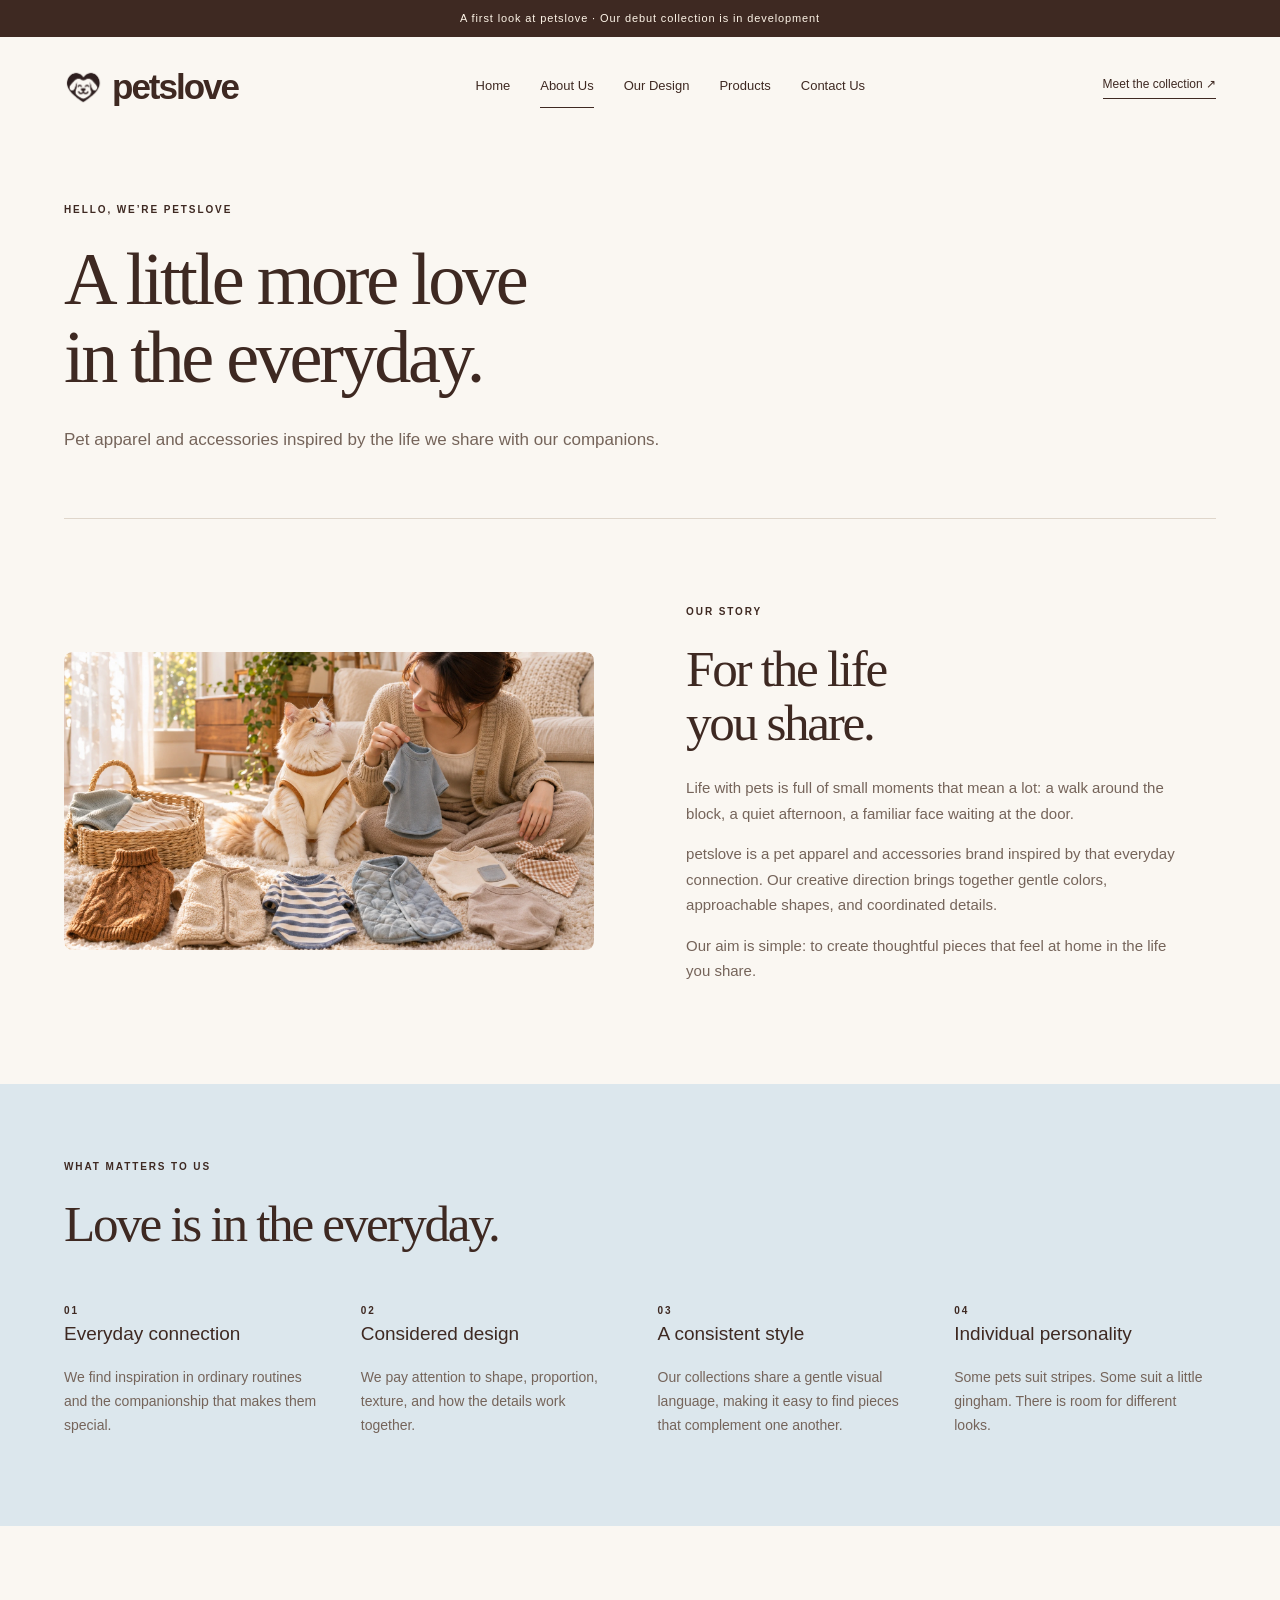
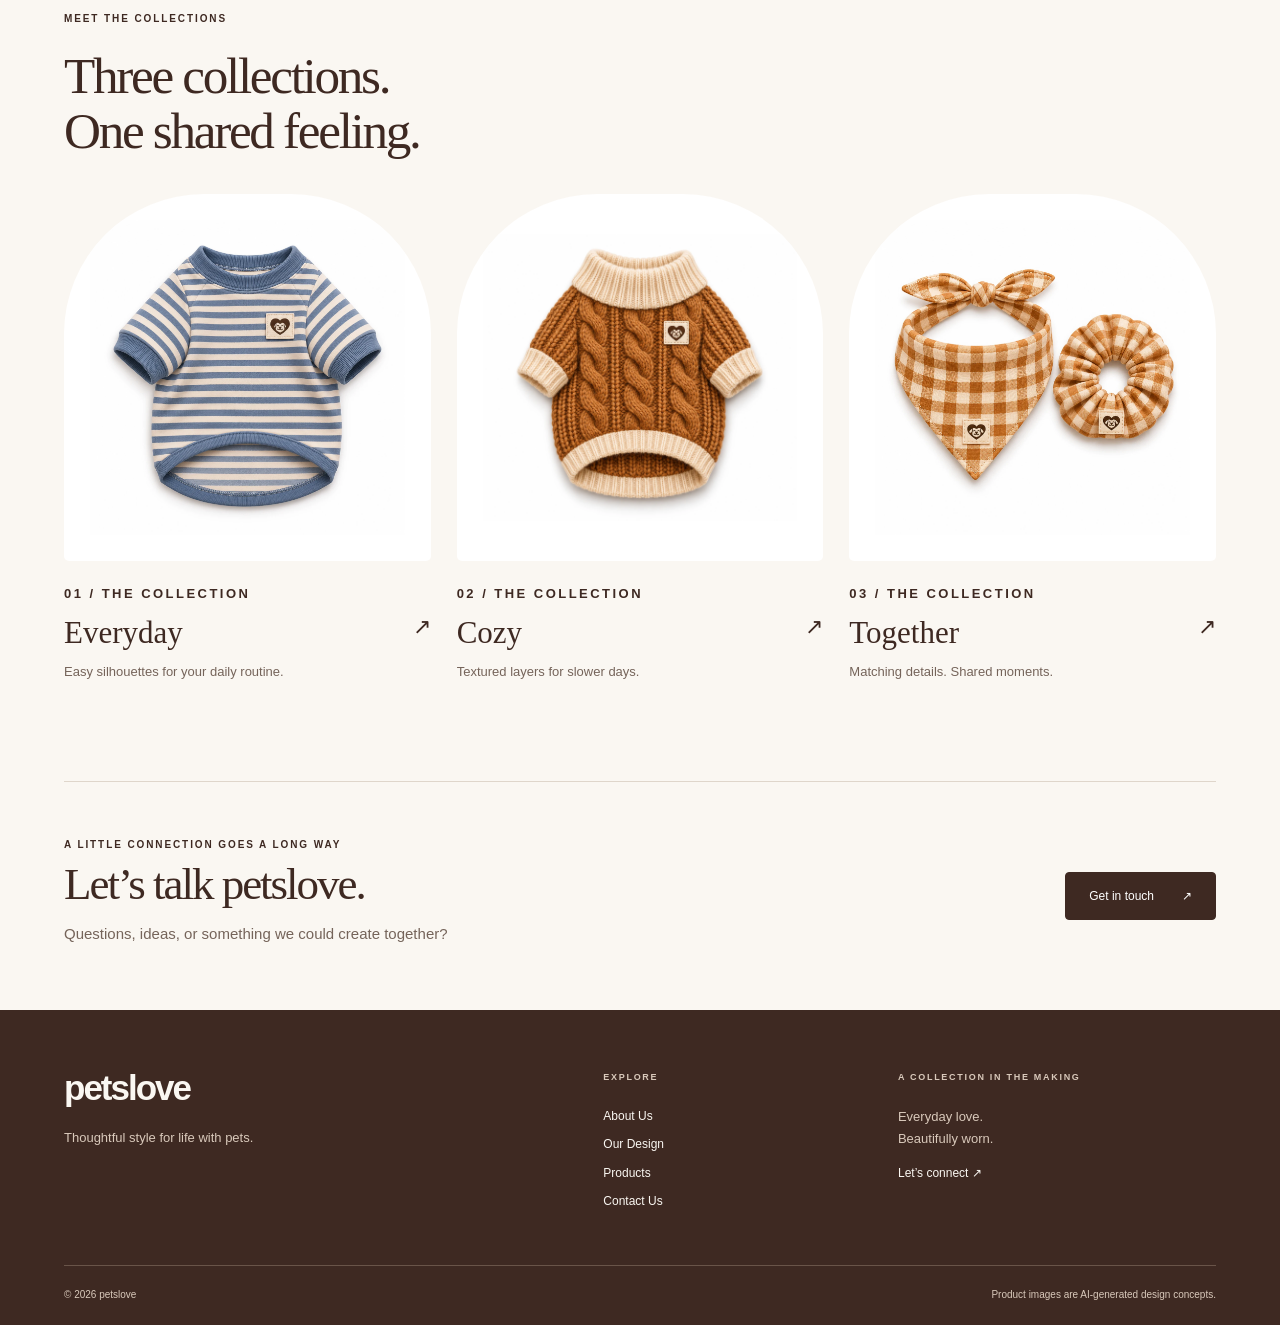
==== commit a3301d6a: "Redesign mobile brand and design pages and simplify image captions" ====
--- a/about-us.html
+++ b/about-us.html
@@ -1 +1 @@
-<!doctype html><html lang="en"><head><meta charset="utf-8"><meta name="viewport" content="width=device-width,initial-scale=1"><title>About Us | petslove</title><meta name="description" content="Discover petslove: thoughtfully designed pet apparel and coordinated accessories. Explore Everyday, Cozy and Together."><link rel="icon" href="assets/00-logo.webp"><link rel="stylesheet" href="assets/style.css?v=20261123-scenes"><script src="assets/app.js" defer></script></head><body><a class="skip" href="#main">Skip to content</a><div class="announcement">A first look at petslove · Our debut collection is in development</div><header class="site-header wrap"><a class="brand" href="index.html"><img class="" src="assets/00-logo.webp" alt="" loading="eager" decoding="async">petslove</a><button class="menu-toggle" aria-expanded="false" aria-controls="site-nav">Menu <span>☰</span></button><nav id="site-nav" aria-label="Main navigation"><a href="index.html" >Home</a><a href="about-us.html" aria-current="page">About Us</a><a href="our-design.html" >Our Design</a><a href="products.html" >Products</a><a href="contact-us.html" >Contact Us</a></nav><a class="header-link" href="products.html">Meet the collection ↗</a></header><main id="main"><section class="intro wrap"><p class="eyebrow">HELLO, WE’RE PETSLOVE</p><h1>A little more love<br> in the everyday.</h1><p class="lead">Pet apparel and accessories inspired by the life we share with our companions.</p></section><section class="wrap split section"><div class="editorial-panel"><img class="scene-image" src="assets/about-cat-fitting-v2.webp" alt="Owner choosing a small outfit beside a cat, surrounded by pet clothes" loading="lazy" decoding="async"><p class="caption">Small details, shared moments. / Design concept</p></div><div class="copy"><p class="eyebrow">OUR STORY</p><h2>For the life<br> you share.</h2><p>Life with pets is full of small moments that mean a lot: a walk around the block, a quiet afternoon, a familiar face waiting at the door.</p><p>petslove is a pet apparel and accessories brand inspired by that everyday connection. Our creative direction brings together gentle colors, approachable shapes, and coordinated details.</p><p>Our aim is simple: to create thoughtful pieces that feel at home in the life you share.</p></div></section><section class="blue-section"><div class="wrap"><p class="eyebrow">WHAT MATTERS TO US</p><h2>Love is in the everyday.</h2><div class="values"><article><span class="eyebrow">01</span><h3>Everyday connection</h3><p>We find inspiration in ordinary routines and the companionship that makes them special.</p></article><article><span class="eyebrow">02</span><h3>Considered design</h3><p>We pay attention to shape, proportion, texture, and how the details work together.</p></article><article><span class="eyebrow">03</span><h3>A consistent style</h3><p>Our collections share a gentle visual language, making it easy to find pieces that complement one another.</p></article><article><span class="eyebrow">04</span><h3>Individual personality</h3><p>Some pets suit stripes. Some suit a little gingham. There is room for different looks.</p></article></div></div></section><section class="wrap section"><p class="eyebrow">MEET THE COLLECTIONS</p><h2>Three collections.<br> One shared feeling.</h2><div class="collection-grid"><a class="collection everyday" href="products.html?collection=everyday"><div><img class="" src="assets/everyday-02-stripe-tee.webp" alt="Everyday collection" loading="lazy" decoding="async"></div><p class="eyebrow">01 / THE COLLECTION</p><h3>Everyday <span>↗</span></h3><p>Easy silhouettes for your daily routine.</p></a><a class="collection cozy" href="products.html?collection=cozy"><div><img class="" src="assets/cozy-05-knit-sweater.webp" alt="Cozy collection" loading="lazy" decoding="async"></div><p class="eyebrow">02 / THE COLLECTION</p><h3>Cozy <span>↗</span></h3><p>Textured layers for slower days.</p></a><a class="collection together" href="products.html?collection=together"><div><img class="" src="assets/together-07-gingham-duo.webp" alt="Together collection" loading="lazy" decoding="async"></div><p class="eyebrow">03 / THE COLLECTION</p><h3>Together <span>↗</span></h3><p>Matching details. Shared moments.</p></a></div></section><section class="cta wrap"><div><p class="eyebrow">A LITTLE CONNECTION GOES A LONG WAY</p><h2>Let’s talk petslove.</h2><p>Questions, ideas, or something we could create together?</p></div><a class="button " href="contact-us.html">Get in touch <span aria-hidden="true">↗</span></a></section></main><footer class="site-footer"><div class="wrap footer-grid"><div><a class="brand" href="index.html">petslove</a><p>Thoughtful style for life with pets.</p></div><div><p class="eyebrow">EXPLORE</p><a href="about-us.html">About Us</a><a href="our-design.html">Our Design</a><a href="products.html">Products</a><a href="contact-us.html">Contact Us</a></div><div><p class="eyebrow">A COLLECTION IN THE MAKING</p><p>Everyday love.<br>Beautifully worn.</p><a href="contact-us.html">Let’s connect ↗</a></div></div><div class="wrap footer-bottom"><span>© 2026 petslove</span><span>Product images are AI-generated design concepts.</span></div></footer></body></html>+<!doctype html><html lang="en"><head><meta charset="utf-8"><meta name="viewport" content="width=device-width,initial-scale=1"><title>About Us | petslove</title><meta name="description" content="Discover petslove: thoughtfully designed pet apparel and coordinated accessories. Explore Everyday, Cozy and Together."><link rel="icon" href="assets/00-logo.webp"><link rel="stylesheet" href="assets/style.css?v=20261123-editorial"><script src="assets/app.js" defer></script></head><body><a class="skip" href="#main">Skip to content</a><div class="announcement">A first look at petslove · Our debut collection is in development</div><header class="site-header wrap"><a class="brand" href="index.html"><img class="" src="assets/00-logo.webp" alt="" loading="eager" decoding="async">petslove</a><button class="menu-toggle" aria-expanded="false" aria-controls="site-nav">Menu <span>☰</span></button><nav id="site-nav" aria-label="Main navigation"><a href="index.html" >Home</a><a href="about-us.html" aria-current="page">About Us</a><a href="our-design.html" >Our Design</a><a href="products.html" >Products</a><a href="contact-us.html" >Contact Us</a></nav><a class="header-link" href="products.html">Meet the collection ↗</a></header><main id="main"><article class="editorial-page about-us"><section class="intro wrap"><p class="eyebrow">HELLO, WE’RE PETSLOVE</p><h1>A little more love<br> in the everyday.</h1><p class="lead">Pet apparel and accessories inspired by the life we share with our companions.</p></section><section class="wrap split section opening-story"><div class="editorial-panel"><img class="scene-image" src="assets/about-cat-fitting-v2.webp" alt="Owner choosing a small outfit beside a cat, surrounded by pet clothes" loading="lazy" decoding="async"></div><div class="copy"><p class="eyebrow">OUR STORY</p><h2>For the life<br> you share.</h2><p>Life with pets is full of small moments that mean a lot: a walk around the block, a quiet afternoon, a familiar face waiting at the door.</p><p>petslove is a pet apparel and accessories brand inspired by that everyday connection. Our creative direction brings together gentle colors, approachable shapes, and coordinated details.</p><p>Our aim is simple: to create thoughtful pieces that feel at home in the life you share.</p></div></section><section class="blue-section"><div class="wrap"><p class="eyebrow">WHAT MATTERS TO US</p><h2>Love is in the everyday.</h2><div class="values"><article><span class="eyebrow">01</span><h3>Everyday connection</h3><p>We find inspiration in ordinary routines and the companionship that makes them special.</p></article><article><span class="eyebrow">02</span><h3>Considered design</h3><p>We pay attention to shape, proportion, texture, and how the details work together.</p></article><article><span class="eyebrow">03</span><h3>A consistent style</h3><p>Our collections share a gentle visual language, making it easy to find pieces that complement one another.</p></article><article><span class="eyebrow">04</span><h3>Individual personality</h3><p>Some pets suit stripes. Some suit a little gingham. There is room for different looks.</p></article></div></div></section><section class="wrap section"><p class="eyebrow">MEET THE COLLECTIONS</p><h2>Three collections.<br> One shared feeling.</h2><div class="collection-grid"><a class="collection everyday" href="products.html?collection=everyday"><div><img class="" src="assets/everyday-02-stripe-tee.webp" alt="Everyday collection" loading="lazy" decoding="async"></div><p class="eyebrow">01 / THE COLLECTION</p><h3>Everyday <span>↗</span></h3><p>Easy silhouettes for your daily routine.</p></a><a class="collection cozy" href="products.html?collection=cozy"><div><img class="" src="assets/cozy-05-knit-sweater.webp" alt="Cozy collection" loading="lazy" decoding="async"></div><p class="eyebrow">02 / THE COLLECTION</p><h3>Cozy <span>↗</span></h3><p>Textured layers for slower days.</p></a><a class="collection together" href="products.html?collection=together"><div><img class="" src="assets/together-07-gingham-duo.webp" alt="Together collection" loading="lazy" decoding="async"></div><p class="eyebrow">03 / THE COLLECTION</p><h3>Together <span>↗</span></h3><p>Matching details. Shared moments.</p></a></div></section><section class="cta wrap"><div><p class="eyebrow">A LITTLE CONNECTION GOES A LONG WAY</p><h2>Let’s talk petslove.</h2><p>Questions, ideas, or something we could create together?</p></div><a class="button " href="contact-us.html">Get in touch <span aria-hidden="true">↗</span></a></section></article></main><footer class="site-footer"><div class="wrap footer-grid"><div><a class="brand" href="index.html">petslove</a><p>Thoughtful style for life with pets.</p></div><div><p class="eyebrow">EXPLORE</p><a href="about-us.html">About Us</a><a href="our-design.html">Our Design</a><a href="products.html">Products</a><a href="contact-us.html">Contact Us</a></div><div><p class="eyebrow">A COLLECTION IN THE MAKING</p><p>Everyday love.<br>Beautifully worn.</p><a href="contact-us.html">Let’s connect ↗</a></div></div><div class="wrap footer-bottom"><span>© 2026 petslove</span><span>Product images are AI-generated design concepts.</span></div></footer></body></html>
--- a/assets/style.css
+++ b/assets/style.css
@@ -46,3 +46,52 @@
 @media(max-width:380px){.product-grid,.product-grid.featured{grid-template-columns:1fr}.product-image img{max-height:300px}.product-card p{font-size:16px}.footer-grid{grid-template-columns:1fr}.hero h1{font-size:36px}}
 .scene-image{display:block;width:100%;height:auto;aspect-ratio:auto;border-radius:8px;}
 
+/* Dedicated mobile editorial layouts for brand and design stories. */
+@media(max-width:700px){
+ .editorial-page .intro{padding:28px 0 24px;border:0}
+ .editorial-page .intro .eyebrow{font-size:11px;margin-bottom:14px;letter-spacing:.12em}
+ .editorial-page .intro h1{font-size:clamp(34px,9vw,40px);line-height:1.12;max-width:330px;margin-bottom:16px;text-wrap:balance}
+ .editorial-page .intro .lead{font-size:16px;line-height:1.6;margin-bottom:0}
+ .editorial-page .opening-story{padding:0 0 38px;gap:28px}
+ .editorial-page .opening-story>div:first-child{width:calc(100% + 40px);margin-left:-20px;border-radius:0;background:transparent}
+ .editorial-page .opening-story .scene-image{border-radius:0;width:100%;height:auto}
+ .editorial-page .copy .eyebrow{margin-bottom:12px}
+ .editorial-page h2,.editorial-page .copy h2{font-size:30px;line-height:1.2;margin-bottom:18px;max-width:340px}
+ .editorial-page .copy p{font-size:16px;line-height:1.75;margin-bottom:16px}
+ .editorial-page .copy p:last-child{margin-bottom:0}
+ .editorial-page .blue-section{padding:34px 0;background:#e8eef0}
+ .editorial-page .values{gap:0;margin-top:26px}
+ .about-us .values article{padding:20px 0;border-top:1px solid #c6d2d7;display:grid;grid-template-columns:28px 1fr;column-gap:12px}
+ .about-us .values article>.eyebrow{grid-row:1/3;font-size:12px;line-height:26px;margin:0;color:#647c88}
+ .about-us .values h3{font-size:19px;margin:0 0 8px;font-weight:600}
+ .about-us .values p{font-size:15px;line-height:1.65}
+ .editorial-page .section{padding-block:36px}
+ .editorial-page .opening-story{padding-top:0}
+ .about-us .collection-grid{gap:16px;margin-top:25px}
+ .about-us .collection{display:grid;grid-template-columns:108px 1fr;gap:0 18px;align-items:center;background:#fff;padding:12px;border-radius:12px}
+ .about-us .collection>div{grid-row:1/4;border-radius:8px;padding:0}
+ .about-us .collection img{width:108px;height:116px;object-fit:contain}
+ .about-us .collection .eyebrow{font-size:10px;letter-spacing:.06em;margin:0}
+ .about-us .collection h3{font-size:25px;margin:3px 0 5px}
+ .about-us .collection p:last-child{font-size:14px;line-height:1.5;margin:0}
+ .our-design .numbered{margin:22px 0 0;background:#f0eae2;padding:8px 18px;border-radius:12px}
+ .our-design .numbered li{font-size:15px;line-height:1.55;padding:13px 0;border-color:#d9cfc3}
+ .our-design .numbered li:last-child{border:0}
+ .our-design .swatches{gap:18px 14px;margin-top:26px}
+ .our-design .swatches span{height:80px;border-radius:8px}
+ .our-design .swatches h3{font-size:15px;margin:9px 0 0}
+ .our-design .product-grid{grid-template-columns:1fr;gap:28px;margin-top:26px}
+ .our-design .product-image img{max-height:270px}
+ .our-design .product-card h3{font-size:19px}
+ .our-design .product-card p{font-size:15px}
+ .our-design .emblem{grid-template-columns:76px 1fr;gap:20px;align-items:start}
+ .our-design .emblem img{width:76px;margin:8px 0}
+ .our-design .emblem h2{font-size:26px}
+ .our-design .emblem .copy p{font-size:15px;line-height:1.65}
+ .our-design .process{padding-top:22px;padding-bottom:36px}
+ .our-design .process .values{border-left:2px solid #c2d2da;padding-left:22px;margin-left:5px;gap:25px}
+ .our-design .process .values h3{font-size:18px;margin-bottom:8px}
+ .our-design .process .values p{font-size:15px;line-height:1.6}
+ .editorial-page .cta{padding-block:30px;gap:18px}
+ .editorial-page .cta h2{margin-bottom:12px}
+}
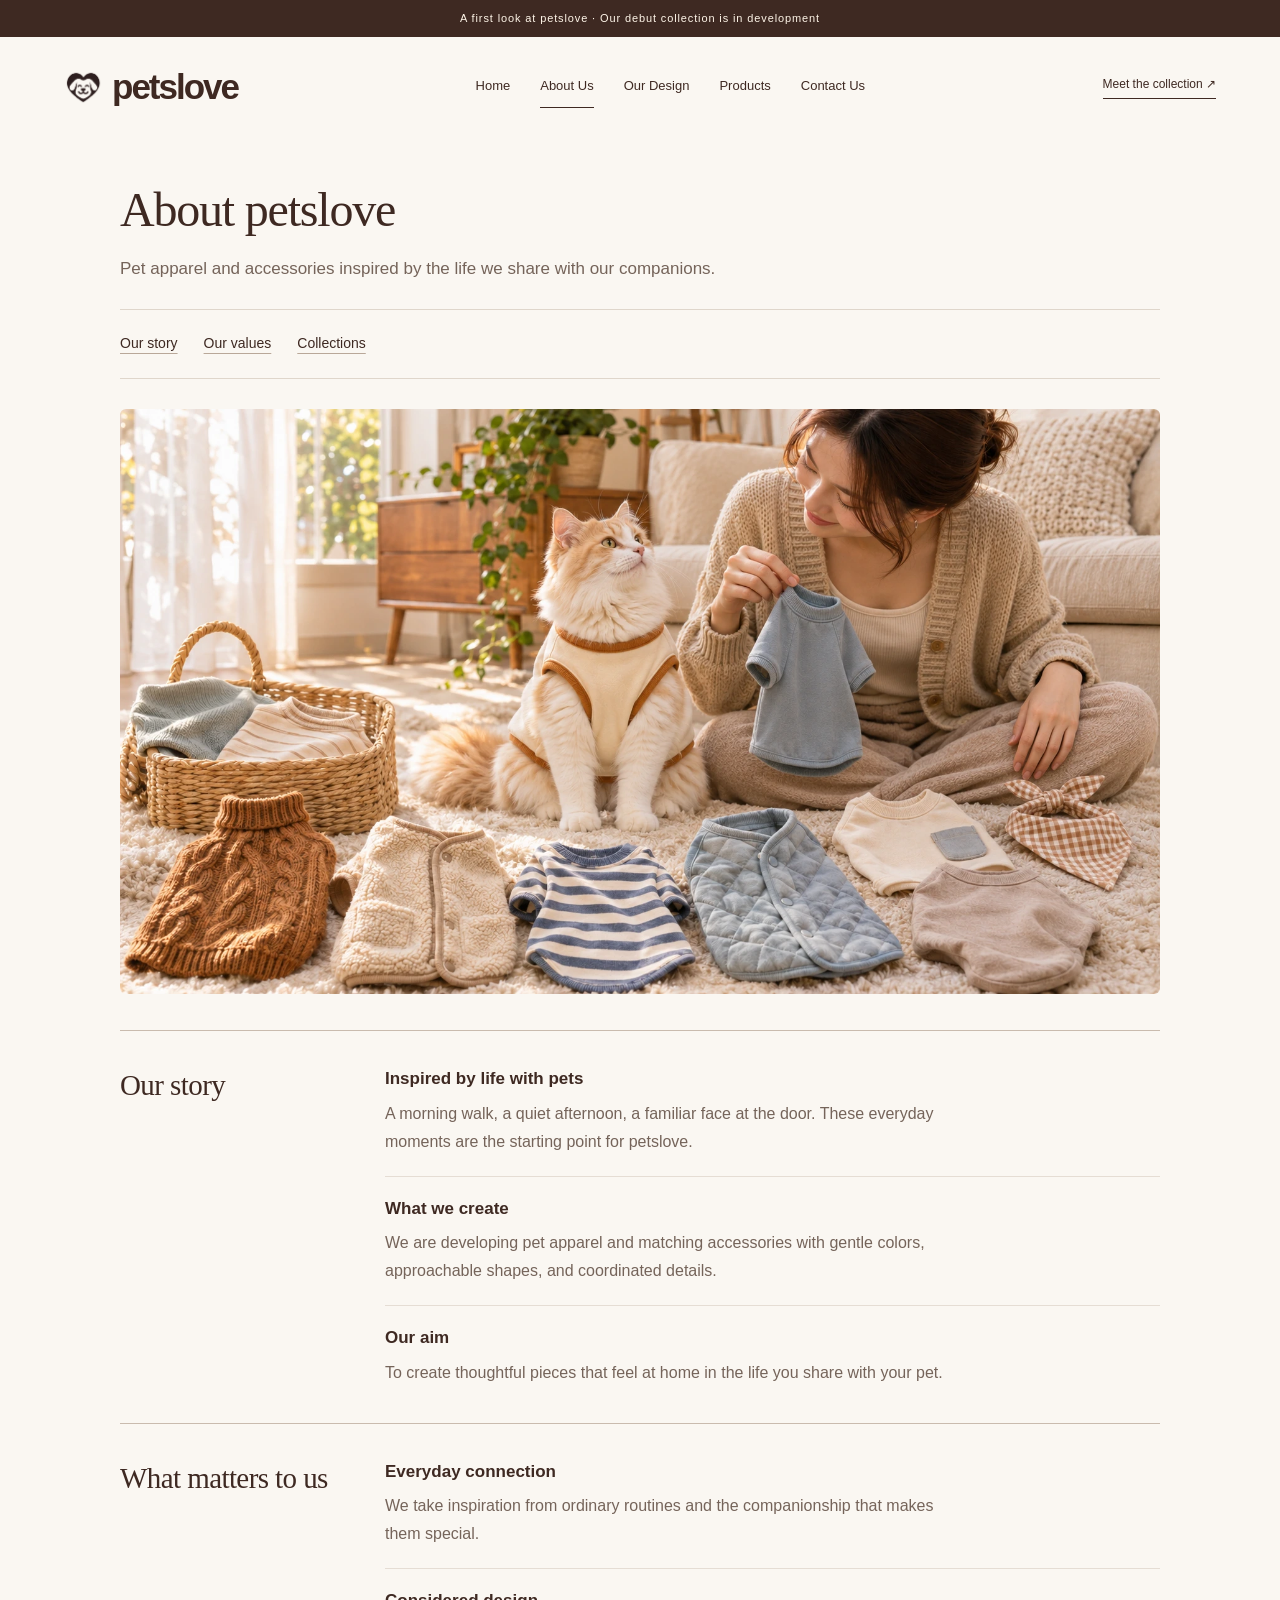
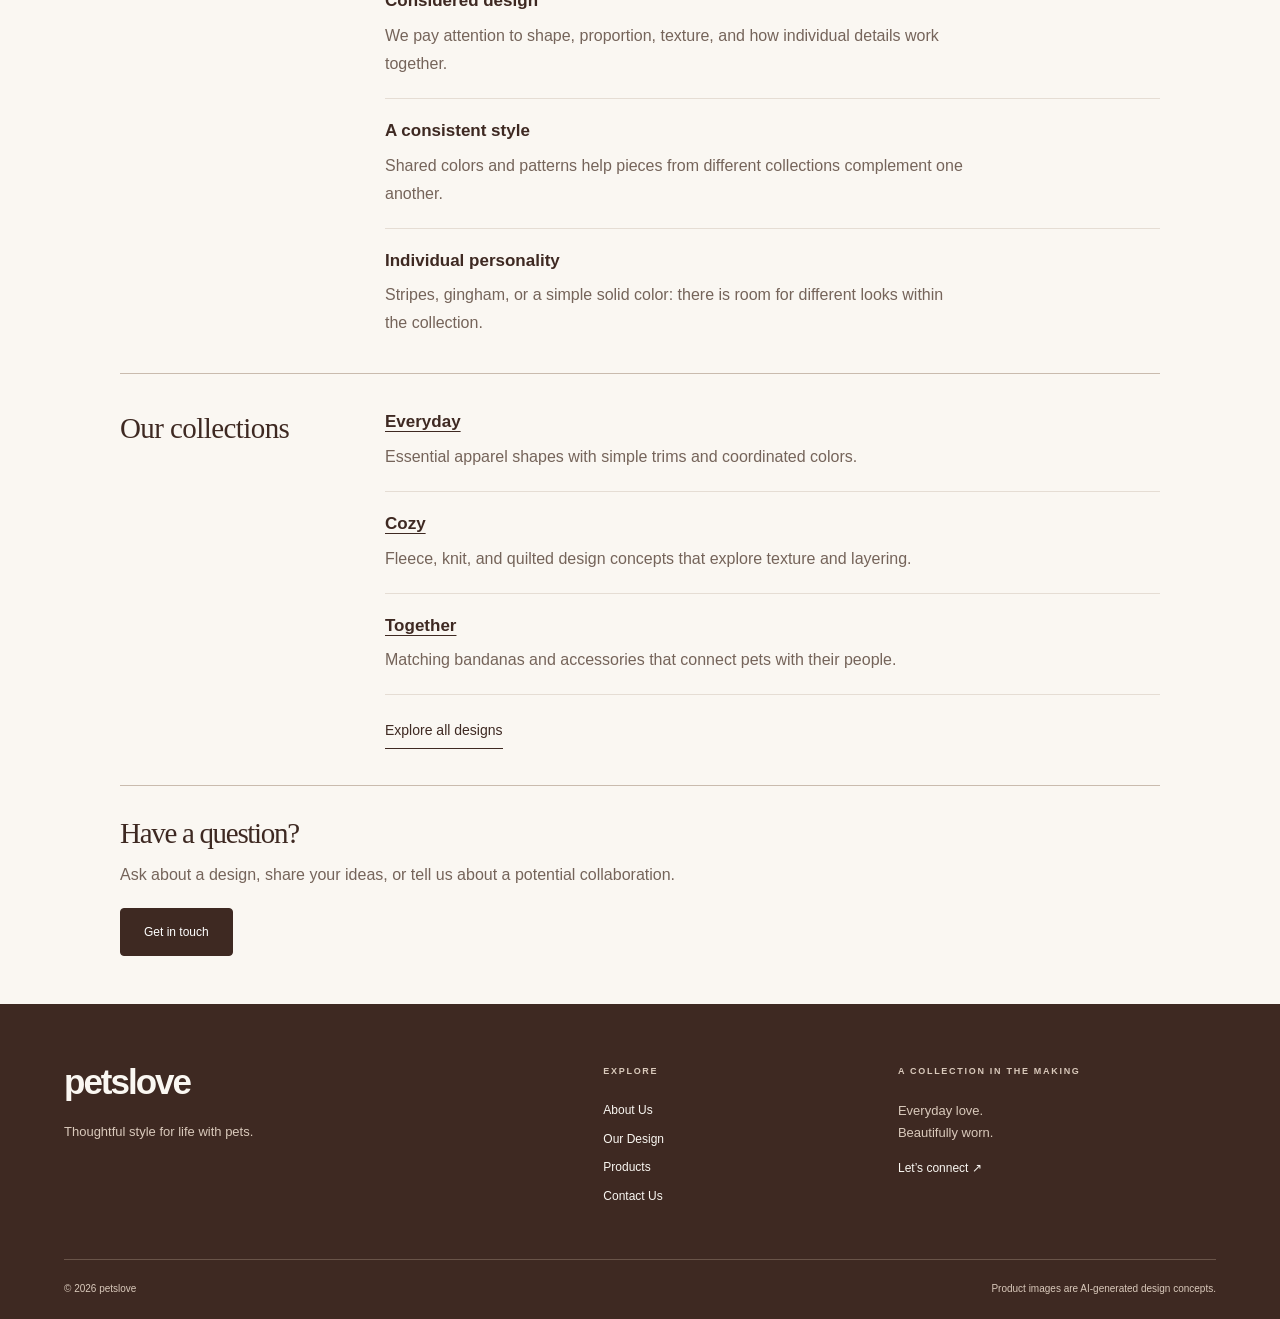
==== commit 27a56cee: "Restructure brand pages into clearly divided reading sections" ====
--- a/about-us.html
+++ b/about-us.html
@@ -1 +1 @@
-<!doctype html><html lang="en"><head><meta charset="utf-8"><meta name="viewport" content="width=device-width,initial-scale=1"><title>About Us | petslove</title><meta name="description" content="Discover petslove: thoughtfully designed pet apparel and coordinated accessories. Explore Everyday, Cozy and Together."><link rel="icon" href="assets/00-logo.webp"><link rel="stylesheet" href="assets/style.css?v=20261123-editorial"><script src="assets/app.js" defer></script></head><body><a class="skip" href="#main">Skip to content</a><div class="announcement">A first look at petslove · Our debut collection is in development</div><header class="site-header wrap"><a class="brand" href="index.html"><img class="" src="assets/00-logo.webp" alt="" loading="eager" decoding="async">petslove</a><button class="menu-toggle" aria-expanded="false" aria-controls="site-nav">Menu <span>☰</span></button><nav id="site-nav" aria-label="Main navigation"><a href="index.html" >Home</a><a href="about-us.html" aria-current="page">About Us</a><a href="our-design.html" >Our Design</a><a href="products.html" >Products</a><a href="contact-us.html" >Contact Us</a></nav><a class="header-link" href="products.html">Meet the collection ↗</a></header><main id="main"><article class="editorial-page about-us"><section class="intro wrap"><p class="eyebrow">HELLO, WE’RE PETSLOVE</p><h1>A little more love<br> in the everyday.</h1><p class="lead">Pet apparel and accessories inspired by the life we share with our companions.</p></section><section class="wrap split section opening-story"><div class="editorial-panel"><img class="scene-image" src="assets/about-cat-fitting-v2.webp" alt="Owner choosing a small outfit beside a cat, surrounded by pet clothes" loading="lazy" decoding="async"></div><div class="copy"><p class="eyebrow">OUR STORY</p><h2>For the life<br> you share.</h2><p>Life with pets is full of small moments that mean a lot: a walk around the block, a quiet afternoon, a familiar face waiting at the door.</p><p>petslove is a pet apparel and accessories brand inspired by that everyday connection. Our creative direction brings together gentle colors, approachable shapes, and coordinated details.</p><p>Our aim is simple: to create thoughtful pieces that feel at home in the life you share.</p></div></section><section class="blue-section"><div class="wrap"><p class="eyebrow">WHAT MATTERS TO US</p><h2>Love is in the everyday.</h2><div class="values"><article><span class="eyebrow">01</span><h3>Everyday connection</h3><p>We find inspiration in ordinary routines and the companionship that makes them special.</p></article><article><span class="eyebrow">02</span><h3>Considered design</h3><p>We pay attention to shape, proportion, texture, and how the details work together.</p></article><article><span class="eyebrow">03</span><h3>A consistent style</h3><p>Our collections share a gentle visual language, making it easy to find pieces that complement one another.</p></article><article><span class="eyebrow">04</span><h3>Individual personality</h3><p>Some pets suit stripes. Some suit a little gingham. There is room for different looks.</p></article></div></div></section><section class="wrap section"><p class="eyebrow">MEET THE COLLECTIONS</p><h2>Three collections.<br> One shared feeling.</h2><div class="collection-grid"><a class="collection everyday" href="products.html?collection=everyday"><div><img class="" src="assets/everyday-02-stripe-tee.webp" alt="Everyday collection" loading="lazy" decoding="async"></div><p class="eyebrow">01 / THE COLLECTION</p><h3>Everyday <span>↗</span></h3><p>Easy silhouettes for your daily routine.</p></a><a class="collection cozy" href="products.html?collection=cozy"><div><img class="" src="assets/cozy-05-knit-sweater.webp" alt="Cozy collection" loading="lazy" decoding="async"></div><p class="eyebrow">02 / THE COLLECTION</p><h3>Cozy <span>↗</span></h3><p>Textured layers for slower days.</p></a><a class="collection together" href="products.html?collection=together"><div><img class="" src="assets/together-07-gingham-duo.webp" alt="Together collection" loading="lazy" decoding="async"></div><p class="eyebrow">03 / THE COLLECTION</p><h3>Together <span>↗</span></h3><p>Matching details. Shared moments.</p></a></div></section><section class="cta wrap"><div><p class="eyebrow">A LITTLE CONNECTION GOES A LONG WAY</p><h2>Let’s talk petslove.</h2><p>Questions, ideas, or something we could create together?</p></div><a class="button " href="contact-us.html">Get in touch <span aria-hidden="true">↗</span></a></section></article></main><footer class="site-footer"><div class="wrap footer-grid"><div><a class="brand" href="index.html">petslove</a><p>Thoughtful style for life with pets.</p></div><div><p class="eyebrow">EXPLORE</p><a href="about-us.html">About Us</a><a href="our-design.html">Our Design</a><a href="products.html">Products</a><a href="contact-us.html">Contact Us</a></div><div><p class="eyebrow">A COLLECTION IN THE MAKING</p><p>Everyday love.<br>Beautifully worn.</p><a href="contact-us.html">Let’s connect ↗</a></div></div><div class="wrap footer-bottom"><span>© 2026 petslove</span><span>Product images are AI-generated design concepts.</span></div></footer></body></html>+<!doctype html><html lang="en"><head><meta charset="utf-8"><meta name="viewport" content="width=device-width,initial-scale=1"><title>About Us | petslove</title><meta name="description" content="Discover petslove: thoughtfully designed pet apparel and coordinated accessories. Explore Everyday, Cozy and Together."><link rel="icon" href="assets/00-logo.webp"><link rel="stylesheet" href="assets/style.css?v=20261124-reading"><script src="assets/app.js" defer></script></head><body><a class="skip" href="#main">Skip to content</a><div class="announcement">A first look at petslove · Our debut collection is in development</div><header class="site-header wrap"><a class="brand" href="index.html"><img class="" src="assets/00-logo.webp" alt="" loading="eager" decoding="async">petslove</a><button class="menu-toggle" aria-expanded="false" aria-controls="site-nav">Menu <span>☰</span></button><nav id="site-nav" aria-label="Main navigation"><a href="index.html" >Home</a><a href="about-us.html" aria-current="page">About Us</a><a href="our-design.html" >Our Design</a><a href="products.html" >Products</a><a href="contact-us.html" >Contact Us</a></nav><a class="header-link" href="products.html">Meet the collection ↗</a></header><main id="main"><article class="reading-page wrap"><header class="reading-header"><h1>About petslove</h1><p>Pet apparel and accessories inspired by the life we share with our companions.</p></header><nav class="reading-nav" aria-label="On this page"><a href="#our-story">Our story</a><a href="#our-values">Our values</a><a href="#our-collections">Collections</a></nav><figure class="reading-photo"><img class="" src="assets/about-cat-fitting-v2.webp" alt="Owner choosing clothes beside a cat" loading="eager" decoding="async"></figure><section class="reading-section" id="our-story"><h2>Our story</h2><div class="reading-content"><div class="reading-row"><h3>Inspired by life with pets</h3><p>A morning walk, a quiet afternoon, a familiar face at the door. These everyday moments are the starting point for petslove.</p></div><div class="reading-row"><h3>What we create</h3><p>We are developing pet apparel and matching accessories with gentle colors, approachable shapes, and coordinated details.</p></div><div class="reading-row"><h3>Our aim</h3><p>To create thoughtful pieces that feel at home in the life you share with your pet.</p></div></div></section><section class="reading-section" id="our-values"><h2>What matters to us</h2><div class="reading-content"><div class="reading-row"><h3>Everyday connection</h3><p>We take inspiration from ordinary routines and the companionship that makes them special.</p></div><div class="reading-row"><h3>Considered design</h3><p>We pay attention to shape, proportion, texture, and how individual details work together.</p></div><div class="reading-row"><h3>A consistent style</h3><p>Shared colors and patterns help pieces from different collections complement one another.</p></div><div class="reading-row"><h3>Individual personality</h3><p>Stripes, gingham, or a simple solid color: there is room for different looks within the collection.</p></div></div></section><section class="reading-section" id="our-collections"><h2>Our collections</h2><div class="reading-content"><div class="reading-row"><h3><a href="products.html?collection=everyday">Everyday</a></h3><p>Essential apparel shapes with simple trims and coordinated colors.</p></div><div class="reading-row"><h3><a href="products.html?collection=cozy">Cozy</a></h3><p>Fleece, knit, and quilted design concepts that explore texture and layering.</p></div><div class="reading-row"><h3><a href="products.html?collection=together">Together</a></h3><p>Matching bandanas and accessories that connect pets with their people.</p></div><a class="text-link" href="products.html">Explore all designs</a></div></section><section class="reading-contact"><h2>Have a question?</h2><p>Ask about a design, share your ideas, or tell us about a potential collaboration.</p><a class="button" href="contact-us.html">Get in touch</a></section></article></main><footer class="site-footer"><div class="wrap footer-grid"><div><a class="brand" href="index.html">petslove</a><p>Thoughtful style for life with pets.</p></div><div><p class="eyebrow">EXPLORE</p><a href="about-us.html">About Us</a><a href="our-design.html">Our Design</a><a href="products.html">Products</a><a href="contact-us.html">Contact Us</a></div><div><p class="eyebrow">A COLLECTION IN THE MAKING</p><p>Everyday love.<br>Beautifully worn.</p><a href="contact-us.html">Let’s connect ↗</a></div></div><div class="wrap footer-bottom"><span>© 2026 petslove</span><span>Product images are AI-generated design concepts.</span></div></footer></body></html>
--- a/assets/style.css
+++ b/assets/style.css
@@ -95,3 +95,9 @@
  .editorial-page .cta{padding-block:30px;gap:18px}
  .editorial-page .cta h2{margin-bottom:12px}
 }
+/* Brand information pages: clearly separated reading sections. */
+.reading-page{max-width:1040px}.reading-header{padding:45px 0 25px;max-width:700px}.reading-header h1{font-size:48px;letter-spacing:-.025em;margin-bottom:18px;line-height:1.15}.reading-header p{font-size:17px;line-height:1.7;margin:0}
+.reading-nav{display:flex;flex-wrap:wrap;gap:10px 26px;padding:18px 0;border-top:1px solid var(--line);border-bottom:1px solid var(--line);font-size:14px}.reading-nav a{padding:4px 0;text-decoration:underline;text-underline-offset:5px;text-decoration-color:#b9a899}
+.reading-photo{margin:30px 0 36px}.reading-photo img{width:100%;height:auto;border-radius:6px}
+.reading-section{display:grid;grid-template-columns:220px minmax(0,1fr);gap:45px;padding:36px 0;border-top:1px solid #c9bbae;scroll-margin-top:24px}.reading-section h2{font-size:29px;line-height:1.25;letter-spacing:-.02em;margin:0}.reading-content{min-width:0}.reading-row{padding:20px 0;border-bottom:1px solid #e5ddd4}.reading-row:first-child{padding-top:0}.reading-row:last-child{padding-bottom:0;border-bottom:0}.reading-row h3{font-family:Arial,Helvetica,sans-serif;font-size:17px;font-weight:600;line-height:1.45;margin:0 0 8px}.reading-row h3 a{text-decoration:underline;text-underline-offset:4px}.reading-row p,.reading-content p{font-size:16px;line-height:1.75;margin:0;max-width:65ch}.reading-content>.text-link{display:inline-block;margin-top:24px;font-size:14px}.reading-content .section-intro{margin-bottom:24px}.reading-palette{display:grid;grid-template-columns:repeat(4,1fr);gap:12px;margin-bottom:28px}.reading-palette span{font-size:13px}.reading-palette i{display:block;height:38px;border:1px solid #3e29221a;border-radius:4px;margin-bottom:7px}.reading-signature{display:flex;align-items:flex-start;gap:24px}.reading-signature img{width:72px;flex:none}.reading-content .reading-note{font-size:14px;margin-top:24px;padding:16px;border-left:3px solid #9cb3bf;background:#edf1f2}.reading-contact{border-top:1px solid #c9bbae;padding:32px 0 48px}.reading-contact h2{font-size:29px;margin:0 0 12px}.reading-contact p{font-size:16px;margin-bottom:20px}
+@media(max-width:700px){.reading-header{padding:25px 0 22px}.reading-header h1{font-size:34px;line-height:1.18;margin-bottom:14px}.reading-header p{font-size:16px;line-height:1.65}.reading-nav{gap:8px 18px;padding:14px 0;font-size:14px}.reading-photo{margin:24px 0 28px}.reading-section{display:block;padding:28px 0}.reading-section h2{font-size:26px;line-height:1.25;margin:0 0 22px}.reading-row{padding:18px 0}.reading-row h3{font-size:17px;margin-bottom:7px}.reading-row p,.reading-content p{font-size:16px;line-height:1.7}.reading-signature{gap:18px}.reading-signature img{width:55px}.reading-palette{gap:10px}.reading-palette span{font-size:12px}.reading-contact{padding:28px 0 36px}.reading-contact h2{font-size:26px}}
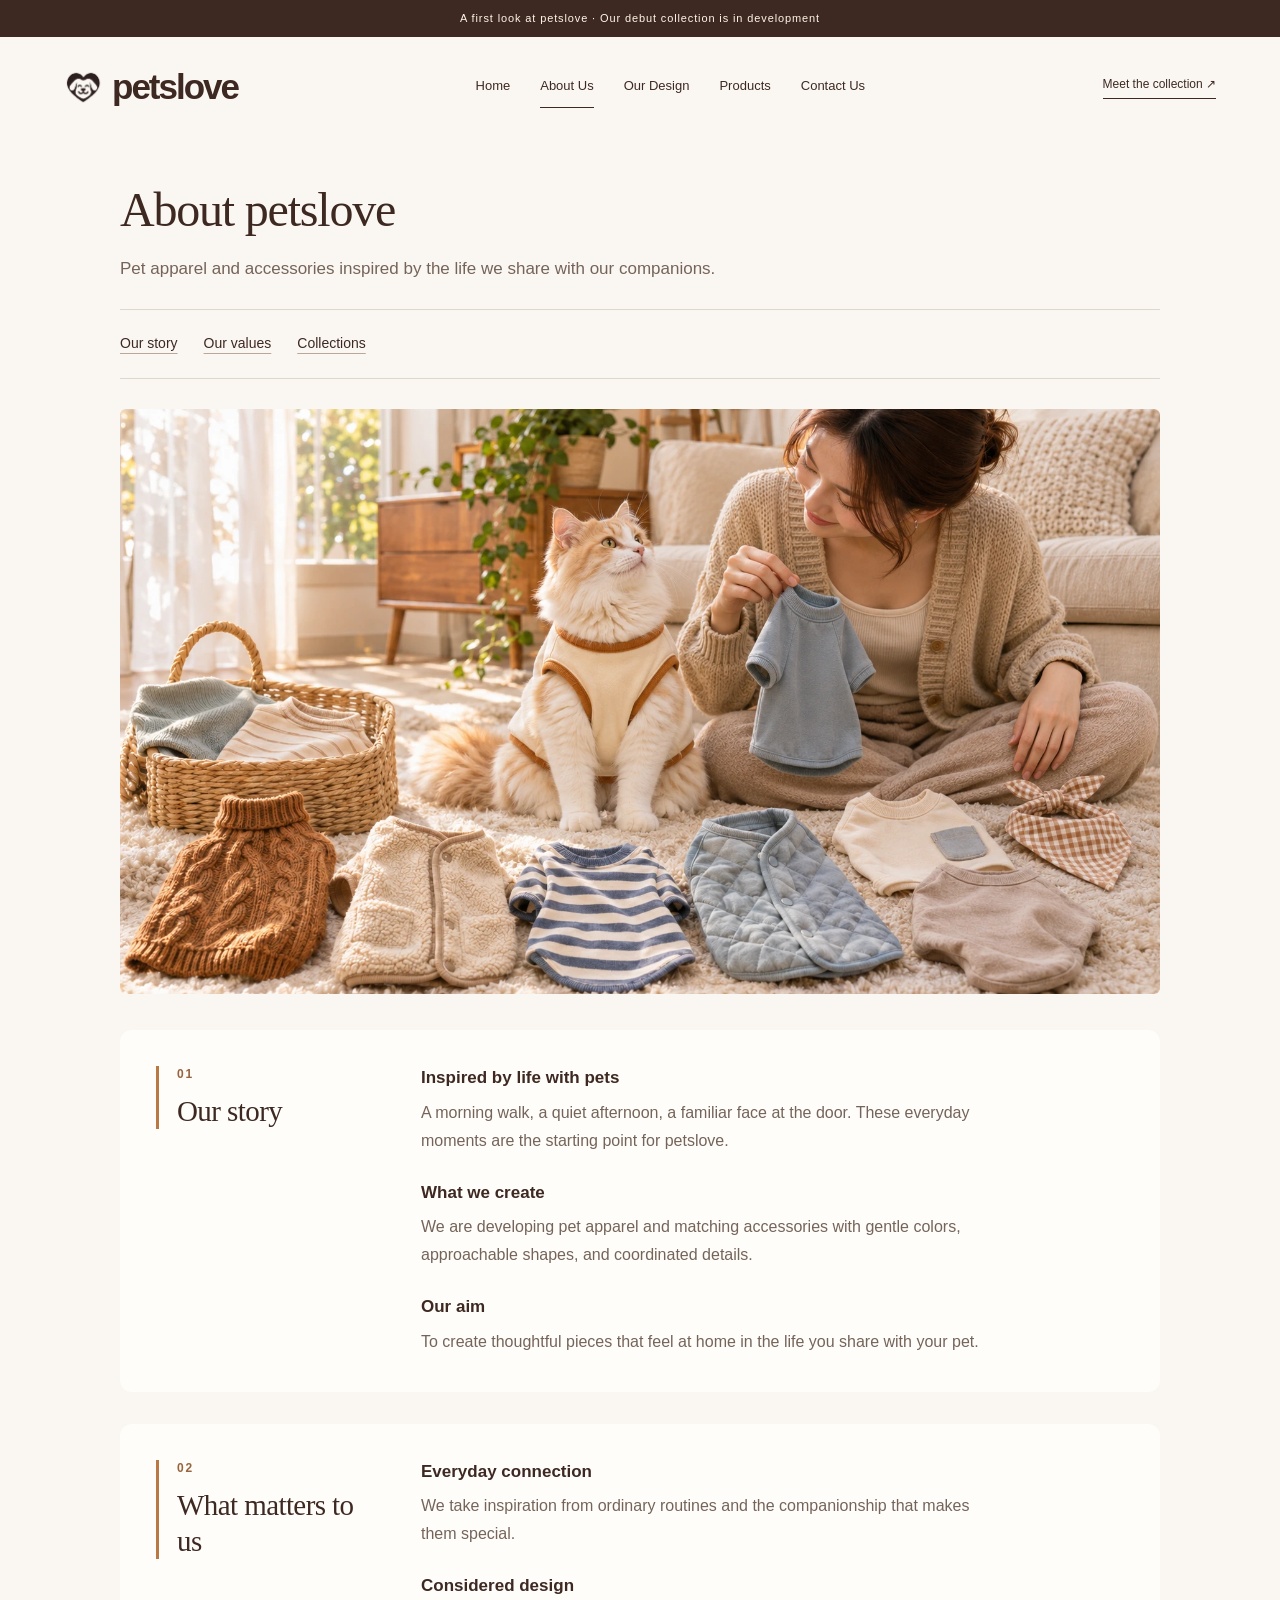
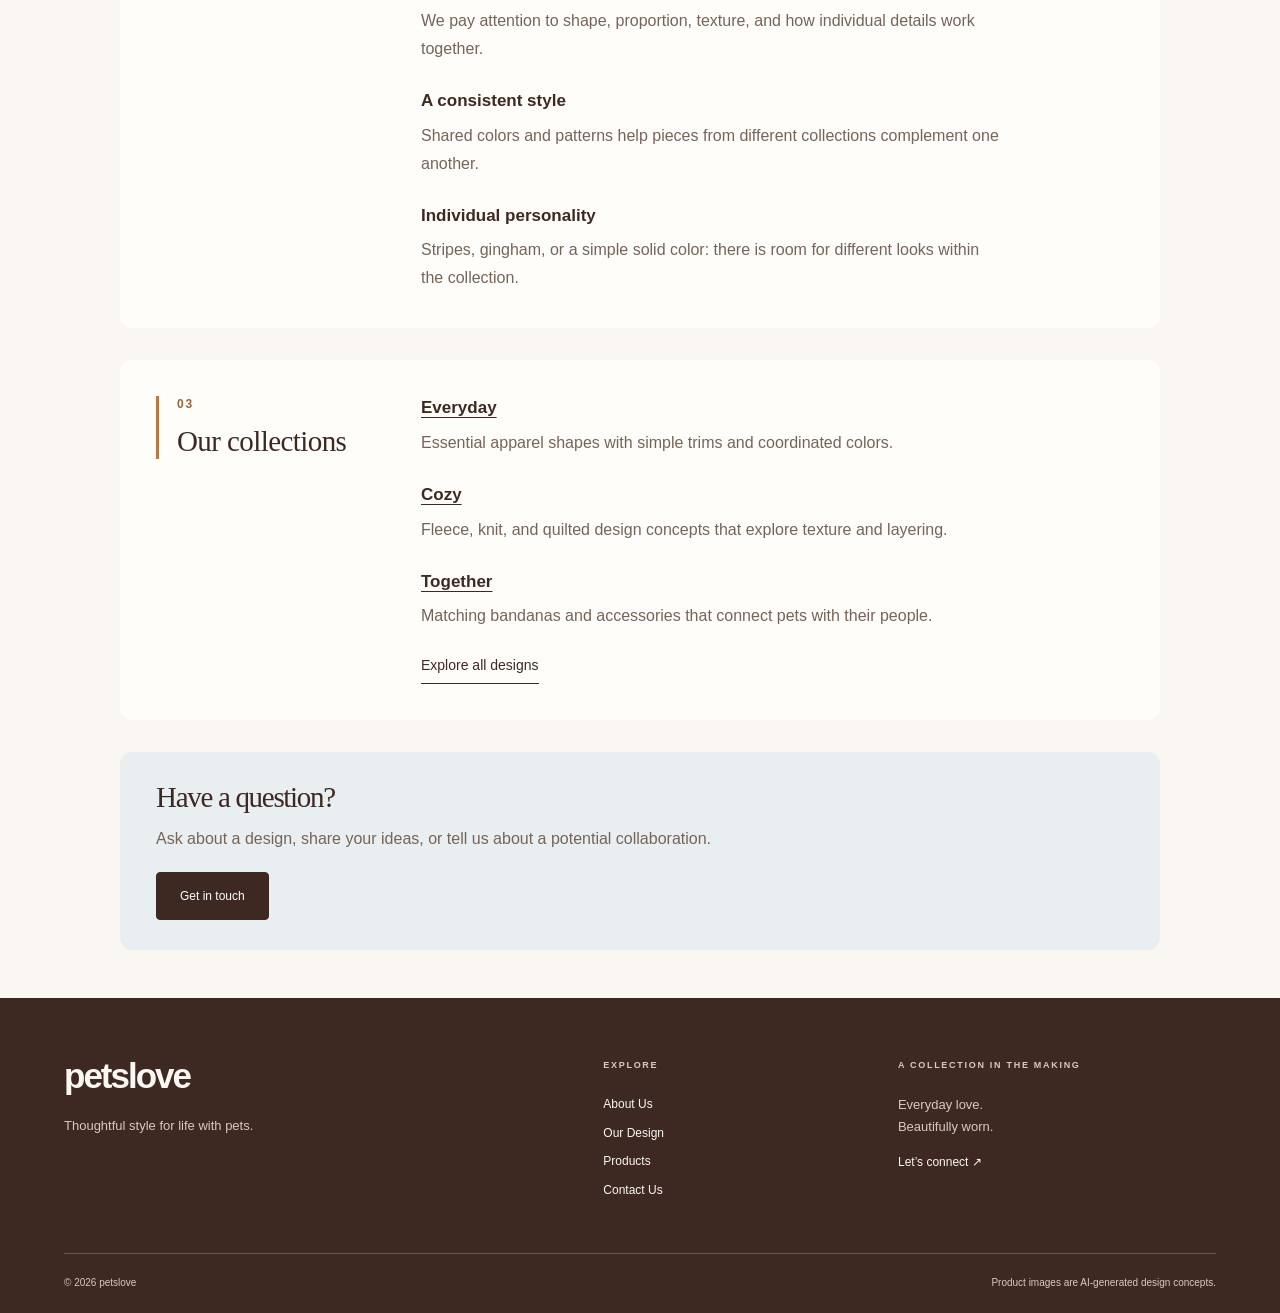
==== commit 3d8498cd: "Distinguish chapters from subtopics with grouped sections and typography" ====
--- a/about-us.html
+++ b/about-us.html
@@ -1 +1 @@
-<!doctype html><html lang="en"><head><meta charset="utf-8"><meta name="viewport" content="width=device-width,initial-scale=1"><title>About Us | petslove</title><meta name="description" content="Discover petslove: thoughtfully designed pet apparel and coordinated accessories. Explore Everyday, Cozy and Together."><link rel="icon" href="assets/00-logo.webp"><link rel="stylesheet" href="assets/style.css?v=20261124-reading"><script src="assets/app.js" defer></script></head><body><a class="skip" href="#main">Skip to content</a><div class="announcement">A first look at petslove · Our debut collection is in development</div><header class="site-header wrap"><a class="brand" href="index.html"><img class="" src="assets/00-logo.webp" alt="" loading="eager" decoding="async">petslove</a><button class="menu-toggle" aria-expanded="false" aria-controls="site-nav">Menu <span>☰</span></button><nav id="site-nav" aria-label="Main navigation"><a href="index.html" >Home</a><a href="about-us.html" aria-current="page">About Us</a><a href="our-design.html" >Our Design</a><a href="products.html" >Products</a><a href="contact-us.html" >Contact Us</a></nav><a class="header-link" href="products.html">Meet the collection ↗</a></header><main id="main"><article class="reading-page wrap"><header class="reading-header"><h1>About petslove</h1><p>Pet apparel and accessories inspired by the life we share with our companions.</p></header><nav class="reading-nav" aria-label="On this page"><a href="#our-story">Our story</a><a href="#our-values">Our values</a><a href="#our-collections">Collections</a></nav><figure class="reading-photo"><img class="" src="assets/about-cat-fitting-v2.webp" alt="Owner choosing clothes beside a cat" loading="eager" decoding="async"></figure><section class="reading-section" id="our-story"><h2>Our story</h2><div class="reading-content"><div class="reading-row"><h3>Inspired by life with pets</h3><p>A morning walk, a quiet afternoon, a familiar face at the door. These everyday moments are the starting point for petslove.</p></div><div class="reading-row"><h3>What we create</h3><p>We are developing pet apparel and matching accessories with gentle colors, approachable shapes, and coordinated details.</p></div><div class="reading-row"><h3>Our aim</h3><p>To create thoughtful pieces that feel at home in the life you share with your pet.</p></div></div></section><section class="reading-section" id="our-values"><h2>What matters to us</h2><div class="reading-content"><div class="reading-row"><h3>Everyday connection</h3><p>We take inspiration from ordinary routines and the companionship that makes them special.</p></div><div class="reading-row"><h3>Considered design</h3><p>We pay attention to shape, proportion, texture, and how individual details work together.</p></div><div class="reading-row"><h3>A consistent style</h3><p>Shared colors and patterns help pieces from different collections complement one another.</p></div><div class="reading-row"><h3>Individual personality</h3><p>Stripes, gingham, or a simple solid color: there is room for different looks within the collection.</p></div></div></section><section class="reading-section" id="our-collections"><h2>Our collections</h2><div class="reading-content"><div class="reading-row"><h3><a href="products.html?collection=everyday">Everyday</a></h3><p>Essential apparel shapes with simple trims and coordinated colors.</p></div><div class="reading-row"><h3><a href="products.html?collection=cozy">Cozy</a></h3><p>Fleece, knit, and quilted design concepts that explore texture and layering.</p></div><div class="reading-row"><h3><a href="products.html?collection=together">Together</a></h3><p>Matching bandanas and accessories that connect pets with their people.</p></div><a class="text-link" href="products.html">Explore all designs</a></div></section><section class="reading-contact"><h2>Have a question?</h2><p>Ask about a design, share your ideas, or tell us about a potential collaboration.</p><a class="button" href="contact-us.html">Get in touch</a></section></article></main><footer class="site-footer"><div class="wrap footer-grid"><div><a class="brand" href="index.html">petslove</a><p>Thoughtful style for life with pets.</p></div><div><p class="eyebrow">EXPLORE</p><a href="about-us.html">About Us</a><a href="our-design.html">Our Design</a><a href="products.html">Products</a><a href="contact-us.html">Contact Us</a></div><div><p class="eyebrow">A COLLECTION IN THE MAKING</p><p>Everyday love.<br>Beautifully worn.</p><a href="contact-us.html">Let’s connect ↗</a></div></div><div class="wrap footer-bottom"><span>© 2026 petslove</span><span>Product images are AI-generated design concepts.</span></div></footer></body></html>+<!doctype html><html lang="en"><head><meta charset="utf-8"><meta name="viewport" content="width=device-width,initial-scale=1"><title>About Us | petslove</title><meta name="description" content="Discover petslove: thoughtfully designed pet apparel and coordinated accessories. Explore Everyday, Cozy and Together."><link rel="icon" href="assets/00-logo.webp"><link rel="stylesheet" href="assets/style.css?v=20261124-hierarchy"><script src="assets/app.js" defer></script></head><body><a class="skip" href="#main">Skip to content</a><div class="announcement">A first look at petslove · Our debut collection is in development</div><header class="site-header wrap"><a class="brand" href="index.html"><img class="" src="assets/00-logo.webp" alt="" loading="eager" decoding="async">petslove</a><button class="menu-toggle" aria-expanded="false" aria-controls="site-nav">Menu <span>☰</span></button><nav id="site-nav" aria-label="Main navigation"><a href="index.html" >Home</a><a href="about-us.html" aria-current="page">About Us</a><a href="our-design.html" >Our Design</a><a href="products.html" >Products</a><a href="contact-us.html" >Contact Us</a></nav><a class="header-link" href="products.html">Meet the collection ↗</a></header><main id="main"><article class="reading-page wrap"><header class="reading-header"><h1>About petslove</h1><p>Pet apparel and accessories inspired by the life we share with our companions.</p></header><nav class="reading-nav" aria-label="On this page"><a href="#our-story">Our story</a><a href="#our-values">Our values</a><a href="#our-collections">Collections</a></nav><figure class="reading-photo"><img class="" src="assets/about-cat-fitting-v2.webp" alt="Owner choosing clothes beside a cat" loading="eager" decoding="async"></figure><section class="reading-section" id="our-story"><header class="reading-section-heading"><span class="chapter-number" aria-hidden="true">01</span><h2>Our story</h2></header><div class="reading-content"><div class="reading-row"><h3>Inspired by life with pets</h3><p>A morning walk, a quiet afternoon, a familiar face at the door. These everyday moments are the starting point for petslove.</p></div><div class="reading-row"><h3>What we create</h3><p>We are developing pet apparel and matching accessories with gentle colors, approachable shapes, and coordinated details.</p></div><div class="reading-row"><h3>Our aim</h3><p>To create thoughtful pieces that feel at home in the life you share with your pet.</p></div></div></section><section class="reading-section" id="our-values"><header class="reading-section-heading"><span class="chapter-number" aria-hidden="true">02</span><h2>What matters to us</h2></header><div class="reading-content"><div class="reading-row"><h3>Everyday connection</h3><p>We take inspiration from ordinary routines and the companionship that makes them special.</p></div><div class="reading-row"><h3>Considered design</h3><p>We pay attention to shape, proportion, texture, and how individual details work together.</p></div><div class="reading-row"><h3>A consistent style</h3><p>Shared colors and patterns help pieces from different collections complement one another.</p></div><div class="reading-row"><h3>Individual personality</h3><p>Stripes, gingham, or a simple solid color: there is room for different looks within the collection.</p></div></div></section><section class="reading-section" id="our-collections"><header class="reading-section-heading"><span class="chapter-number" aria-hidden="true">03</span><h2>Our collections</h2></header><div class="reading-content"><div class="reading-row"><h3><a href="products.html?collection=everyday">Everyday</a></h3><p>Essential apparel shapes with simple trims and coordinated colors.</p></div><div class="reading-row"><h3><a href="products.html?collection=cozy">Cozy</a></h3><p>Fleece, knit, and quilted design concepts that explore texture and layering.</p></div><div class="reading-row"><h3><a href="products.html?collection=together">Together</a></h3><p>Matching bandanas and accessories that connect pets with their people.</p></div><a class="text-link" href="products.html">Explore all designs</a></div></section><section class="reading-contact"><h2>Have a question?</h2><p>Ask about a design, share your ideas, or tell us about a potential collaboration.</p><a class="button" href="contact-us.html">Get in touch</a></section></article></main><footer class="site-footer"><div class="wrap footer-grid"><div><a class="brand" href="index.html">petslove</a><p>Thoughtful style for life with pets.</p></div><div><p class="eyebrow">EXPLORE</p><a href="about-us.html">About Us</a><a href="our-design.html">Our Design</a><a href="products.html">Products</a><a href="contact-us.html">Contact Us</a></div><div><p class="eyebrow">A COLLECTION IN THE MAKING</p><p>Everyday love.<br>Beautifully worn.</p><a href="contact-us.html">Let’s connect ↗</a></div></div><div class="wrap footer-bottom"><span>© 2026 petslove</span><span>Product images are AI-generated design concepts.</span></div></footer></body></html>
--- a/assets/style.css
+++ b/assets/style.css
@@ -99,5 +99,13 @@
 .reading-page{max-width:1040px}.reading-header{padding:45px 0 25px;max-width:700px}.reading-header h1{font-size:48px;letter-spacing:-.025em;margin-bottom:18px;line-height:1.15}.reading-header p{font-size:17px;line-height:1.7;margin:0}
 .reading-nav{display:flex;flex-wrap:wrap;gap:10px 26px;padding:18px 0;border-top:1px solid var(--line);border-bottom:1px solid var(--line);font-size:14px}.reading-nav a{padding:4px 0;text-decoration:underline;text-underline-offset:5px;text-decoration-color:#b9a899}
 .reading-photo{margin:30px 0 36px}.reading-photo img{width:100%;height:auto;border-radius:6px}
-.reading-section{display:grid;grid-template-columns:220px minmax(0,1fr);gap:45px;padding:36px 0;border-top:1px solid #c9bbae;scroll-margin-top:24px}.reading-section h2{font-size:29px;line-height:1.25;letter-spacing:-.02em;margin:0}.reading-content{min-width:0}.reading-row{padding:20px 0;border-bottom:1px solid #e5ddd4}.reading-row:first-child{padding-top:0}.reading-row:last-child{padding-bottom:0;border-bottom:0}.reading-row h3{font-family:Arial,Helvetica,sans-serif;font-size:17px;font-weight:600;line-height:1.45;margin:0 0 8px}.reading-row h3 a{text-decoration:underline;text-underline-offset:4px}.reading-row p,.reading-content p{font-size:16px;line-height:1.75;margin:0;max-width:65ch}.reading-content>.text-link{display:inline-block;margin-top:24px;font-size:14px}.reading-content .section-intro{margin-bottom:24px}.reading-palette{display:grid;grid-template-columns:repeat(4,1fr);gap:12px;margin-bottom:28px}.reading-palette span{font-size:13px}.reading-palette i{display:block;height:38px;border:1px solid #3e29221a;border-radius:4px;margin-bottom:7px}.reading-signature{display:flex;align-items:flex-start;gap:24px}.reading-signature img{width:72px;flex:none}.reading-content .reading-note{font-size:14px;margin-top:24px;padding:16px;border-left:3px solid #9cb3bf;background:#edf1f2}.reading-contact{border-top:1px solid #c9bbae;padding:32px 0 48px}.reading-contact h2{font-size:29px;margin:0 0 12px}.reading-contact p{font-size:16px;margin-bottom:20px}
-@media(max-width:700px){.reading-header{padding:25px 0 22px}.reading-header h1{font-size:34px;line-height:1.18;margin-bottom:14px}.reading-header p{font-size:16px;line-height:1.65}.reading-nav{gap:8px 18px;padding:14px 0;font-size:14px}.reading-photo{margin:24px 0 28px}.reading-section{display:block;padding:28px 0}.reading-section h2{font-size:26px;line-height:1.25;margin:0 0 22px}.reading-row{padding:18px 0}.reading-row h3{font-size:17px;margin-bottom:7px}.reading-row p,.reading-content p{font-size:16px;line-height:1.7}.reading-signature{gap:18px}.reading-signature img{width:55px}.reading-palette{gap:10px}.reading-palette span{font-size:12px}.reading-contact{padding:28px 0 36px}.reading-contact h2{font-size:26px}}
+.reading-section{display:grid;grid-template-columns:220px minmax(0,1fr);gap:45px;padding:36px;background:#fffdf9;border-radius:12px;margin:0 0 32px;scroll-margin-top:24px}.reading-section h2{font-size:29px;line-height:1.25;letter-spacing:-.02em;margin:0}.reading-content{min-width:0}.reading-row{padding:0;border:0}.reading-row+.reading-row{margin-top:26px}.reading-row:first-child{padding-top:0}.reading-row:last-child{padding-bottom:0;border-bottom:0}.reading-row h3{font-family:Arial,Helvetica,sans-serif;font-size:17px;font-weight:600;line-height:1.45;margin:0 0 8px}.reading-row h3 a{text-decoration:underline;text-underline-offset:4px}.reading-row p,.reading-content p{font-size:16px;line-height:1.75;margin:0;max-width:65ch}.reading-content>.text-link{display:inline-block;margin-top:24px;font-size:14px}.reading-content .section-intro{margin-bottom:24px}.reading-palette{display:grid;grid-template-columns:repeat(4,1fr);gap:12px;margin-bottom:28px}.reading-palette span{font-size:13px}.reading-palette i{display:block;height:38px;border:1px solid #3e29221a;border-radius:4px;margin-bottom:7px}.reading-signature{display:flex;align-items:flex-start;gap:24px}.reading-signature img{width:72px;flex:none}.reading-content .reading-note{font-size:14px;margin-top:24px;padding:16px;border-left:3px solid #9cb3bf;background:#edf1f2}.reading-contact{border-top:1px solid #c9bbae;padding:32px 0 48px}.reading-contact h2{font-size:29px;margin:0 0 12px}.reading-contact p{font-size:16px;margin-bottom:20px}
+@media(max-width:700px){.reading-header{padding:25px 0 22px}.reading-header h1{font-size:34px;line-height:1.18;margin-bottom:14px}.reading-header p{font-size:16px;line-height:1.65}.reading-nav{gap:8px 18px;padding:14px 0;font-size:14px}.reading-photo{margin:24px 0 28px}.reading-section{display:block;padding:24px 20px;margin-bottom:24px}.reading-section h2{font-size:26px;line-height:1.25;margin:0}.reading-row{padding:0}.reading-row+.reading-row{margin-top:24px}.reading-row h3{font-size:17px;margin-bottom:7px}.reading-row p,.reading-content p{font-size:16px;line-height:1.7}.reading-signature{gap:18px}.reading-signature img{width:55px}.reading-palette{gap:10px}.reading-palette span{font-size:12px}.reading-contact{padding:28px 0 36px}.reading-contact h2{font-size:26px}}
+
+/* Chapter identity belongs to the section; subtopics use typography and spacing only. */
+.reading-section-heading{align-self:start;border-left:3px solid #b87945;padding-left:18px}
+.chapter-number{display:block;font:600 12px/1.4 Arial,Helvetica,sans-serif;letter-spacing:.15em;color:#98643e;margin-bottom:10px}
+.reading-section-heading h2{max-width:210px}
+.reading-content .section-intro{color:var(--ink);margin-bottom:28px}
+.reading-contact{border:0;background:#e9eff1;border-radius:12px;padding:30px 36px;margin:8px 0 48px}
+@media(max-width:700px){.reading-section-heading{display:flex;align-items:baseline;gap:12px;padding-left:12px;margin-bottom:28px}.chapter-number{margin:0;flex:none}.reading-section-heading h2{max-width:none}.reading-contact{padding:24px 20px;margin-bottom:36px}.reading-section .reading-row h3{font-size:16px}.reading-section .reading-row p{font-size:16px;line-height:1.7}}
